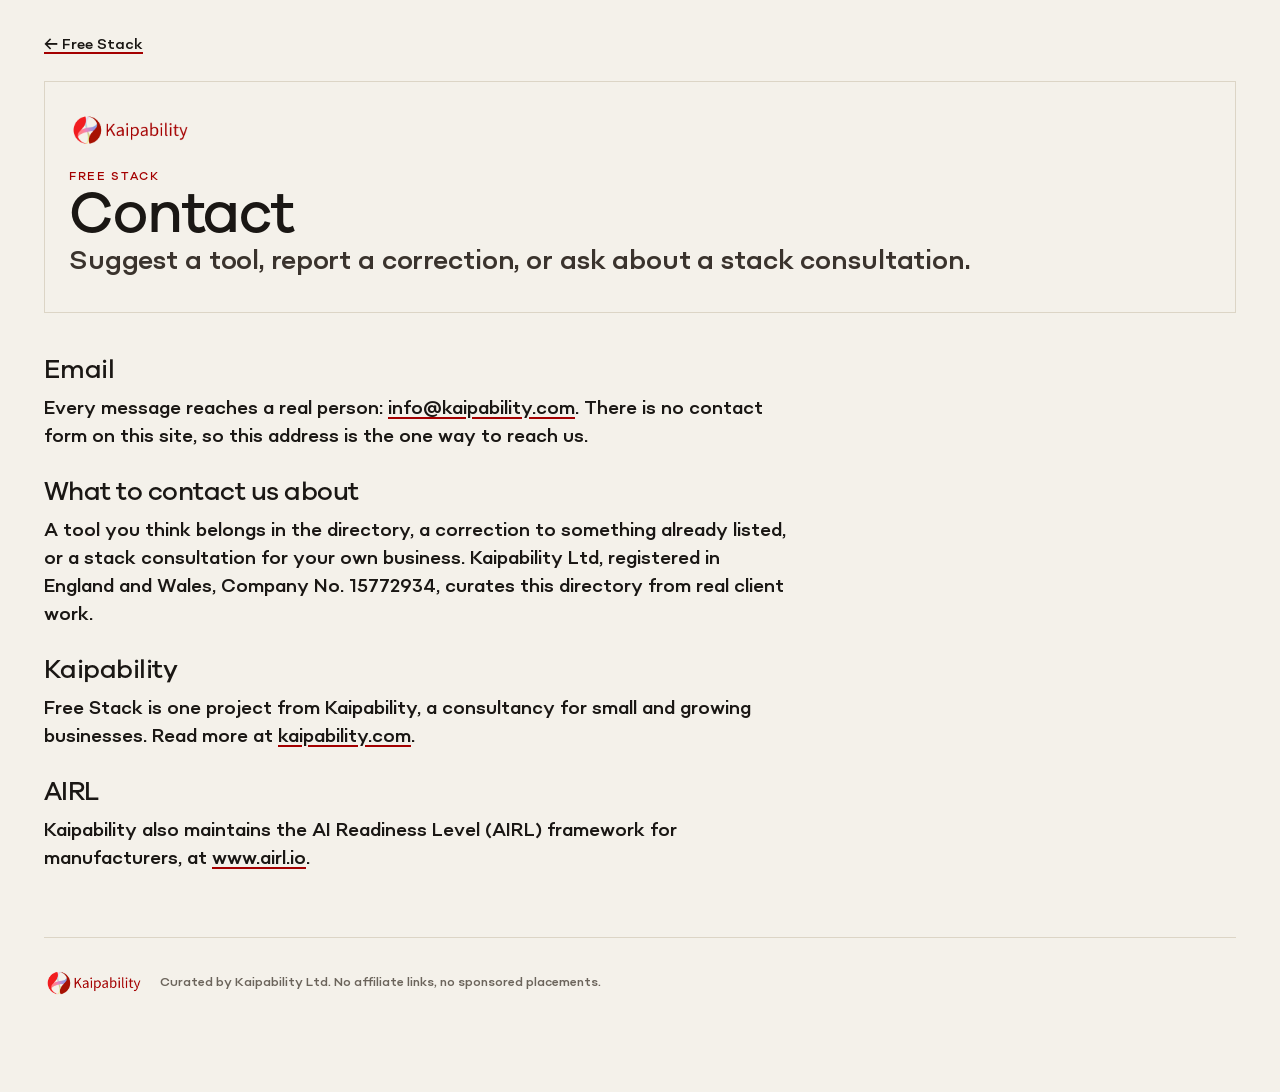
==== contact.html @ 0c6e1d73 "15.1 hero nav, footer good-practice block, privacy/contact pages, Discover emphasis Per PRD v1.6 sec" ====
<!DOCTYPE html>
<html lang="en">
<head>
  <meta charset="UTF-8">
  <meta name="viewport" content="width=device-width, initial-scale=1.0">
  <title>Contact · Free Stack by Kaipability</title>
  <meta name="description" content="Get in touch with Kaipability about Free Stack: suggest a tool, report a correction, or ask about a stack consultation.">
  <link rel="canonical" href="https://tools.airl.io/contact.html">
  <link rel="icon" type="image/png" href="design-system/assets/kaipability-mark.png">

  <!-- No-flash-of-wrong-theme boot script, byte-identical to index.html's:
       kept identical on purpose so the CSP script-src hash already
       allow-listed for index.html's boot script covers this page too,
       without a second hash entry in netlify.toml (why-register.html,
       faq.html and privacy.html do the same). If this ever needs to
       diverge from index.html's copy, it must get its own hash there. -->
  <script>
    try {
      var t = localStorage.getItem('freestack:v1:theme');
      if (t !== 'light' && t !== 'dark') t = matchMedia('(prefers-color-scheme: dark)').matches ? 'dark' : 'light';
      document.documentElement.setAttribute('data-theme', t);
    } catch (e) {}
  </script>
  <link rel="stylesheet" href="css/styles.css">

  <!-- Page-specific layout only, identical to privacy.html's own block: see
       that page's comment for why this repeats rather than shares a third
       stylesheet file. -->
  <style>
    .legal-wrap { max-width: var(--content-max); margin: 0 auto; padding: var(--s-8) var(--s-6) var(--s-24); }
    .legal-back { font-size: var(--fs-14); display: inline-block; margin-bottom: var(--s-6); }
    .legal-header { padding: var(--s-8) var(--s-6); margin-bottom: var(--s-10); }
    .legal-header .logo { height: 32px; width: auto; margin-bottom: var(--s-6); display: block; }
    .legal-body { display: flex; flex-direction: column; gap: var(--s-6); max-width: var(--measure); }
    .legal-body h2 { font-size: var(--fs-26); line-height: var(--lh-26); margin-bottom: var(--s-2); }
    .legal-footer { display: flex; align-items: center; gap: var(--s-4); flex-wrap: wrap; padding-top: var(--s-8); margin-top: var(--s-16); border-top: var(--border); }
    .legal-footer .logo { height: 26px; width: auto; }
  </style>
</head>
<body>
  <noscript>
    <div class="app-message">This page needs no JavaScript to read, but the theme toggle and site chrome need it enabled.</div>
  </noscript>

  <div class="legal-wrap">
    <a class="legal-back" href="/">&larr; Free Stack</a>
    <header class="panel legal-header">
      <img class="logo" src="design-system/assets/kaipability-logo-lockup.png" alt="Kaipability">
      <p class="eyebrow">Free Stack</p>
      <h1>Contact</h1>
      <p class="t-lede">Suggest a tool, report a correction, or ask about a stack consultation.</p>
    </header>
    <div class="legal-body">
      <section>
        <h2>Email</h2>
        <p>Every message reaches a real person: <a href="mailto:info@kaipability.com">info@kaipability.com</a>. There is no contact form on this site, so this address is the one way to reach us.</p>
      </section>
      <section>
        <h2>What to contact us about</h2>
        <p>A tool you think belongs in the directory, a correction to something already listed, or a stack consultation for your own business. Kaipability Ltd, registered in England and Wales, Company No. 15772934, curates this directory from real client work.</p>
      </section>
      <section>
        <h2>Kaipability</h2>
        <p>Free Stack is one project from Kaipability, a consultancy for small and growing businesses. Read more at <a href="https://kaipability.com" target="_blank" rel="noopener noreferrer">kaipability.com</a>.</p>
      </section>
      <section>
        <h2>AIRL</h2>
        <p>Kaipability also maintains the AI Readiness Level (AIRL) framework for manufacturers, at <a href="https://www.airl.io" target="_blank" rel="noopener noreferrer">www.airl.io</a>.</p>
      </section>
    </div>
    <footer class="legal-footer">
      <img class="logo" src="design-system/assets/kaipability-logo-lockup.png" alt="">
      <span class="t-meta">Curated by Kaipability Ltd. No affiliate links, no sponsored placements.</span>
    </footer>
  </div>
</body>
</html>
---- css/styles.css ----
/* ==========================================================================
   Free Stack stylesheet
   The brand source of truth is design-system/colors_and_type.css (tokens,
   fonts, base type). This file consumes those tokens and adds the app layer:
   APP TOKENS → DARK MODE → BASE → COMPONENTS → CURATOR → CLIENT → WORKSPACE
   → PRINT. The WORKSPACE block (js/my/*, the /my surface, PRD-REGISTER) is
   owned by the workspace-builder agent and is otherwise additive: it must
   not redefine anything above it.
   Mapping documented in DESIGN-SYSTEM.md. The vibe: a confidential memo
   printed on good paper. Flat, square, cream and oxblood.
   ========================================================================== */

@import url("../design-system/colors_and_type.css");

/* === APP TOKENS ============================================================ */
:root {
  /* Tool types mapped to the brand's semantic palette.
     Badges are status chips in a data table, the one sanctioned pill. */
  --core-bg: var(--positive-tint);  --core-fg: #445C32;
  --noncore-bg: var(--caution-tint); --noncore-fg: #7A5A20;
  --m365-bg: var(--info-tint);      --m365-fg: #2F4763;
  --sector-bg: var(--lavender-2);   --sector-fg: #5C4A70;

  /* Row accents: a rule of the type colour, not a loud wash */
  --core-rule: var(--positive);
  --noncore-rule: var(--caution);
  --m365-rule: var(--info);
  --sector-rule: #8A79A0;
}

/* === DARK MODE ==============================================================
   Every token below is overridden here and only here; design-system files
   are never edited. Higher specificity than the plain :root blocks above
   (an attribute selector on :root beats a bare :root), so it wins regardless
   of source order. Everything else in the app (cards, table, chips, chart)
   inherits these same custom properties, so this block is the entire theme.

   Computed contrast (WCAG relative-luminance formula, scratch script, see
   task report): every body-text pair below clears 4.5:1, every non-text/
   focus pair clears 3:1, both against --paper and --paper-2. Two tokens
   deliberately do NOT track the light-mode relationship:
     --oxblood-deep ends up LIGHTER than --oxblood (light mode is the other
       way round), because on dark backgrounds it is read as text (error
       copy, the active starter-pack chip) as often as it is read as a
       button fill, and every one of those text uses needs to be light
       enough to sit on a near-black surface.
     --graphite is flipped light-for-dark, because .btn-secondary and the
       cost-chart bar both use it as a hover fill that has to keep working
       against text colours that swap with the theme (see the button rules
       just below the token list). */
:root[data-theme="dark"] {
  --paper:        #16130F;
  --paper-2:      #201C16;
  --paper-edge:   #353028;
  --ink:          #EFEAE0;
  --ink-2:        #C9C2B4;
  --ink-3:        #9C9384;
  --ink-4:        #847C6C;

  --oxblood:      #D97369;  /* lightened: text, links, rules, focus ring */
  --oxblood-deep: #E2887F;  /* lighter still: see note above */
  --oxblood-tint: #301A14;

  --graphite:     #DCD4C2;
  --steel-3:      #4C463A;

  --positive:      #8FBF6F;
  --positive-tint: #2A3320;
  --caution:       #D1A24C;
  --caution-tint:  #3A2E14;
  --info:          #7EA6CC;
  --info-tint:     #1E2A38;
  --lavender-2:    #2E2438;

  /* Badge text: hardcoded hex in APP TOKENS above, so hardcoded again here. */
  --core-fg:    #B7D69C;
  --noncore-fg: #E3B968;
  --m365-fg:    #9FC1E0;
  --sector-fg:  #D8C3EA;
  --sector-rule: #B39FCB;
}

/* .btn-primary keeps its normal rule (background: var(--oxblood); color:
   var(--paper);) unmodified: with the tokens above that already resolves to
   a light red button with near-black text at 5.8:1, no override needed. The
   :hover swap to --oxblood-deep is the one path that would otherwise pair
   two similarly dark colours, so it is the one rule this theme touches. */
:root[data-theme="dark"] .btn-primary:hover { background: var(--oxblood-deep); }

/* === BASE ================================================================== */
*, *::before, *::after { box-sizing: border-box; }

body {
  margin: 0;
  font-size: var(--fs-16);
  line-height: var(--lh-16);
}

h1, h2, h3 { margin: 0; }
p { margin: 0; }
img { max-width: 100%; }
button { font: inherit; }

/* The UA stylesheet's [hidden] rule is only display:none, which loses to
   any later same-specificity display declaration in source order (flex
   containers, inline-flex buttons and the like, all defined further down
   this file). Every mount root and control across every surface (curator,
   client, my, discover) toggles the hidden IDL property expecting it to
   actually hide the element, so this needs to win outright rather than
   relying on source order never regressing it again. */
[hidden] { display: none !important; }

:is(a, button, input, select, summary, [tabindex]):focus-visible {
  outline: 2px solid var(--oxblood);
  outline-offset: 2px;
}

.app-message {
  max-width: var(--measure);
  margin: var(--s-24) auto;
  padding: var(--s-8);
  color: var(--ink-2);
  background: var(--paper-2);
  border: var(--border);
  border-top: var(--bw-rule) solid var(--oxblood);
}
.app-message.is-error { border-top-color: var(--oxblood); color: var(--oxblood-deep); }

.visually-hidden {
  position: absolute; width: 1px; height: 1px;
  margin: -1px; padding: 0; overflow: hidden;
  clip: rect(0 0 0 0); white-space: nowrap; border: 0;
}

/* === COMPONENTS ============================================================ */

/* Buttons: flat, square-ish, no size change on hover */
.btn {
  display: inline-flex;
  align-items: center;
  gap: var(--s-2);
  padding: 10px 18px;
  border: var(--bw-hair) solid transparent;
  border-radius: var(--r-2);
  font-family: var(--font-sans);
  font-weight: 500;
  font-size: var(--fs-14);
  line-height: 1;
  letter-spacing: var(--tr-loose);
  cursor: pointer;
  transition: background var(--dur-fast) var(--ease-out), border-color var(--dur-fast) var(--ease-out);
  white-space: nowrap;
  text-decoration: none;
}
.btn:active { transform: translateY(1px); }
.btn-primary { background: var(--oxblood); color: var(--paper); }
.btn-primary:hover { background: var(--oxblood-deep); }
.btn-secondary { background: var(--ink); color: var(--paper); }
.btn-secondary:hover { background: var(--graphite); }
.btn-ghost { background: transparent; color: var(--ink); border-color: var(--ink-3); }
.btn-ghost:hover { background: var(--paper-2); }
.btn-sm { padding: 7px 12px; font-size: var(--fs-12); }
/* Client-mode chrome (print, share): WCAG 2.2 target size, 44px minimum tall */
.btn-lg { min-height: 44px; padding: 12px 20px; }
.btn:disabled { opacity: 0.45; cursor: not-allowed; pointer-events: none; }

/* Theme toggle: shared between curator (near the tool count) and client
   (in the no-print share/print toolbar). Icon plus a text label that always
   names the mode a click would switch TO, never the current one. */
.theme-toggle { gap: var(--s-1); }
.theme-toggle-icon { flex: none; }

/* Inputs */
.input, .select {
  padding: 9px 12px;
  border: var(--bw-hair) solid var(--steel-3);
  border-radius: var(--r-1);
  background: var(--paper);
  color: var(--ink);
  font-family: var(--font-text);
  font-size: var(--fs-16);
  transition: border-color var(--dur-fast) var(--ease-out);
}
.input:hover, .select:hover { border-color: var(--ink-3); }
.input::placeholder { color: var(--ink-4); }

/* Type badges: text label always, colour never alone */
.badge {
  display: inline-block;
  padding: 2px 10px;
  border-radius: var(--r-pill);
  font-family: var(--font-sans);
  font-size: var(--fs-12);
  font-weight: 500;
  letter-spacing: var(--tr-eyebrow);
  white-space: nowrap;
}
.badge-core    { background: var(--core-bg);    color: var(--core-fg); }
.badge-noncore { background: var(--noncore-bg); color: var(--noncore-fg); }
.badge-m365    { background: var(--m365-bg);    color: var(--m365-fg); }
.badge-sector  { background: var(--sector-bg);  color: var(--sector-fg); }

/* Panels: bordered paper, flat at rest */
.panel {
  background: var(--paper);
  border: var(--border);
}

/* Eyebrow label (shared) */
.eyebrow {
  font-family: var(--font-sans);
  font-size: var(--fs-12);
  line-height: 1;
  font-weight: 500;
  letter-spacing: var(--tr-eyebrow);
  text-transform: uppercase;
  color: var(--oxblood);
}

/* Favicons */
.favicon {
  width: 16px;
  height: 16px;
  vertical-align: -0.15em;
  margin-right: var(--s-1);
  flex: none;
}

/* Toast: an ink slip */
.toast {
  position: fixed;
  left: 50%;
  bottom: var(--s-8);
  transform: translateX(-50%);
  background: var(--ink);
  color: var(--paper);
  padding: 12px 20px;
  border-left: var(--bw-heavy) solid var(--positive);
  box-shadow: var(--shadow-3);
  font-family: var(--font-sans);
  font-size: var(--fs-14);
  z-index: 100;
  animation: toast-in var(--dur-base) var(--ease-out);
}
.toast.is-error { border-left-color: var(--oxblood); }
@keyframes toast-in {
  from { opacity: 0; transform: translateX(-50%) translateY(8px); }
  to   { opacity: 1; transform: translateX(-50%) translateY(0); }
}

@media (prefers-reduced-motion: reduce) {
  *, *::before, *::after { animation-duration: 0.01ms !important; transition-duration: 0.01ms !important; }
}

/* Wave 14.2 (PRD section 16 amended, motion inventory, closing clause: "no
   view transition" under reduced motion): the universal selector above
   cannot reach the ::view-transition tree the browser generates outside the
   normal DOM for an active View Transition, since js/data-loader.js's
   withViewTransition() helper already never starts one under reduced
   motion, this is a defensive second guard, exactly the same belt-and-braces
   posture every other item in the inventory takes (JS decides, CSS confirms
   it behind the same query). */
@media (prefers-reduced-motion: reduce) {
  ::view-transition-group(*), ::view-transition-old(*), ::view-transition-new(*) {
    animation-duration: 0.01ms !important;
  }
}

/* Screen-only chrome (print/share controls) is hidden in @media print below
   via the .no-print class; it needs no screen styles. */

/* === CURATOR =============================================================== */

#curator-root {
  max-width: 1360px;
  margin: 0 auto;
  padding: var(--s-8) var(--s-6) var(--s-24);
}

.cur-header {
  display: flex;
  align-items: center;
  gap: var(--s-6);
  flex-wrap: wrap;
  padding-bottom: var(--s-5);
  border-bottom: var(--bw-rule) solid var(--oxblood);
  margin-bottom: var(--s-8);
}
.cur-header .logo { height: 40px; width: auto; }
.cur-header h1 {
  font-family: var(--font-sans);
  font-weight: 500;
  font-size: var(--fs-26);
  line-height: var(--lh-26);
  letter-spacing: var(--tr-tight);
}
.cur-header .subtitle { color: var(--ink-2); font-size: var(--fs-14); max-width: none; }
.cur-header .trust-line { color: var(--ink-3); font-size: var(--fs-12); max-width: none; margin-top: var(--s-1); }
.cur-header .tool-count {
  margin-left: auto;
  color: var(--ink-3);
  font-size: var(--fs-12);
  letter-spacing: var(--tr-loose);
  text-transform: uppercase;
  font-family: var(--font-sans);
  max-width: none;
}

/* Link generator */
.linkgen {
  padding: var(--s-6) var(--s-8);
  margin-bottom: var(--s-6);
  border-top: var(--bw-rule) solid var(--oxblood);
}
.linkgen h2 {
  margin-bottom: var(--s-4);
  font-size: var(--fs-21);
  line-height: var(--lh-21);
}
.linkgen .eyebrow { display: block; margin-bottom: var(--s-2); }
.linkgen-controls {
  display: flex;
  gap: var(--s-3);
  flex-wrap: wrap;
  align-items: center;
}
.linkgen-controls .input { flex: 1 1 16rem; }
/* Plain English checkbox (Batch H, Feature 1): sits with the other link
   generator controls, never resized down to a bare checkbox since the
   label text is what tells a curator what it does. */
.linkgen-checkbox {
  display: flex;
  align-items: center;
  gap: var(--s-2);
  font-size: var(--fs-14);
  color: var(--ink-2);
  cursor: pointer;
}
.linkgen-result {
  margin-top: var(--s-4);
  display: flex;
  gap: var(--s-2);
  align-items: center;
}
.linkgen-result .generated-url {
  flex: 1;
  font-family: var(--font-mono);
  font-size: var(--fs-12);
  padding: 9px 12px;
  background: var(--paper-2);
  border: var(--border);
  border-radius: var(--r-1);
  overflow-x: auto;
  white-space: nowrap;
}

/* Branded exports (Batch E): a labelled row inside the same panel as the
   link generator, acting on the same selection and name/note fields. */
.linkgen-export {
  margin-top: var(--s-5);
  padding-top: var(--s-4);
  border-top: var(--border);
}
.linkgen-export .eyebrow { display: block; margin-bottom: var(--s-2); }
.linkgen-export-buttons { display: flex; gap: var(--s-2); flex-wrap: wrap; }

/* Starter packs: one-click preset chips, above the filters bar. Selection
   stays fully editable after applying one, see is-modified below. */
.cur-presets {
  display: flex;
  align-items: center;
  gap: var(--s-3);
  flex-wrap: wrap;
  margin-bottom: var(--s-5);
}
.cur-presets-label { flex: none; }
.cur-chip-row { display: flex; gap: var(--s-2); flex-wrap: wrap; }
.cur-chip {
  padding: 6px 14px;
  border: var(--bw-hair) solid var(--steel-3);
  border-radius: var(--r-pill);
  background: var(--paper);
  color: var(--ink-2);
  font-family: var(--font-sans);
  font-size: var(--fs-12);
  font-weight: 500;
  letter-spacing: var(--tr-loose);
  cursor: pointer;
  transition: background var(--dur-fast) var(--ease-out), border-color var(--dur-fast) var(--ease-out), color var(--dur-fast) var(--ease-out);
}
.cur-chip:hover { border-color: var(--ink-3); color: var(--ink); }
.cur-chip.is-active {
  background: var(--oxblood-tint);
  border-color: var(--oxblood);
  color: var(--oxblood-deep);
}
/* Modified state rides on top of is-active, never replaces it: the applied
   pack is still the applied pack, just no longer an exact match. */
.cur-chip.is-modified { font-style: italic; }

/* "Start here" need chips: a filter, not a selection, so deliberately
   quieter than the starter pack chips above (dashed ghost outline, muted
   ink rather than oxblood) to read as a different kind of control. */
.cur-needs {
  display: flex;
  align-items: center;
  gap: var(--s-3);
  flex-wrap: wrap;
  margin-bottom: var(--s-3);
}
.cur-needs-label { flex: none; }
.cur-chip-ghost {
  background: transparent;
  border-style: dashed;
  color: var(--ink-3);
}
.cur-chip-ghost:hover { border-color: var(--ink-3); color: var(--ink); }
.cur-chip-ghost.is-active {
  background: var(--paper-2);
  border-style: solid;
  border-color: var(--ink-3);
  color: var(--ink);
}

/* Filters + stats */
.cur-toolbar {
  display: flex;
  gap: var(--s-3);
  flex-wrap: wrap;
  align-items: center;
  margin-bottom: var(--s-4);
}
.cur-toolbar .input { flex: 1 1 14rem; }

.cur-stats {
  display: flex;
  gap: var(--s-10);
  flex-wrap: wrap;
  align-items: baseline;
  padding: var(--s-4) var(--s-6);
  margin-bottom: var(--s-4);
  background: var(--paper-2);
  border: var(--border);
  font-size: var(--fs-14);
  color: var(--ink-2);
  /* Sticks beneath the table's sticky header row, offset set from JS
     (--thead-h) to the header's measured height. Opaque bg, own row. */
  position: sticky;
  top: var(--thead-h, 41px);
  z-index: 1;
}
.cur-stats strong {
  font-family: var(--font-sans);
  font-weight: 500;
  color: var(--ink);
  font-size: var(--fs-21);
}
.cur-stats .stat-value strong { color: var(--positive); }

.legend {
  display: flex;
  gap: var(--s-3);
  flex-wrap: wrap;
  align-items: center;
  margin-bottom: var(--s-5);
  font-size: var(--fs-12);
  color: var(--ink-3);
}

/* Table: a ledger. Ink header, hairline rows, type marked by a left rule. */
.table-wrap {
  overflow-x: auto;
  border: var(--border);
  border-top: var(--bw-heavy) solid var(--ink);
  background: var(--paper);
}
.tools-table {
  width: 100%;
  border-collapse: collapse;
  font-size: var(--fs-14);
  line-height: var(--lh-14);
  min-width: 1080px;
}
.tools-table th {
  position: sticky;
  top: 0;
  z-index: 2;
  background: var(--ink);
  color: var(--paper);
  text-align: left;
  font-family: var(--font-sans);
  font-weight: 500;
  font-size: var(--fs-12);
  letter-spacing: var(--tr-loose);
  text-transform: uppercase;
  padding: 10px 12px;
  white-space: nowrap;
}
.tools-table td {
  padding: 10px 12px;
  border-top: var(--bw-hair) solid var(--paper-edge);
  vertical-align: top;
}
.tools-table tr.row-core    td:first-child { box-shadow: inset 3px 0 0 var(--core-rule); }
.tools-table tr.row-noncore td:first-child { box-shadow: inset 3px 0 0 var(--noncore-rule); }
.tools-table tr.row-m365    td:first-child { box-shadow: inset 3px 0 0 var(--m365-rule); }
.tools-table tr.row-sector  td:first-child { box-shadow: inset 3px 0 0 var(--sector-rule); }
.tools-table tr:hover td { background: var(--paper-2); }
.tools-table a { color: var(--ink); }
.tools-table a:hover { color: var(--oxblood); }
.tools-table .cell-name { min-width: 12rem; font-family: var(--font-sans); font-weight: 500; }
.tools-table .cell-name .tool-urls {
  font-family: var(--font-text);
  font-weight: 400;
  font-size: var(--fs-12);
  margin-top: 4px;
  display: flex;
  flex-direction: column;
  gap: 2px;
}
.tools-table .cell-desc { min-width: 16rem; max-width: 24rem; color: var(--ink-2); }
.tools-table .cell-links { min-width: 10rem; max-width: 14rem; }
.tools-table .cell-links a { display: block; margin-bottom: 3px; }
.tools-table .cell-value { white-space: nowrap; font-family: var(--font-sans); font-weight: 500; color: var(--positive); }
/* Quiet pricing subline (Feature 1): never louder than the ~£X/yr figure
   it annotates, so ink-3 and fs-12 rather than the positive-green above. */
.tools-table .cell-value-sub {
  margin-top: 2px;
  font-weight: 400;
  font-size: var(--fs-12);
  color: var(--ink-3);
}
/* BYO marker (Feature 1): neutral outline chip, never as loud as the type
   badge it sits beside in the same cell. */
.byo-chip {
  display: inline-block;
  margin-left: var(--s-2);
  padding: 1px 6px;
  vertical-align: middle;
  font-family: var(--font-sans);
  font-weight: 500;
  font-size: var(--fs-12);
  letter-spacing: var(--tr-eyebrow);
  color: var(--ink-3);
  border: var(--bw-hair) solid var(--steel-3);
  border-radius: var(--r-2);
}
.tools-table .cell-when { min-width: 10rem; max-width: 14rem; color: var(--ink-3); font-size: var(--fs-12); }
.tools-table input[type="checkbox"] {
  width: 17px;
  height: 17px;
  accent-color: var(--oxblood);
  cursor: pointer;
}
.cur-check-label { display: inline-flex; align-items: center; cursor: pointer; }

/* Mobile-only "More" column: same data as the Alternatives/Training/Include
   When columns, duplicated into a single collapsible cell. Hidden above the
   767px breakpoint, where the three columns it duplicates are shown instead. */
.tools-table td.cell-more { display: none; }
.cur-more summary {
  cursor: pointer;
  list-style: none;
  display: flex;
  align-items: center;
  gap: var(--s-1);
  min-height: 44px;
  font-family: var(--font-sans);
  font-weight: 500;
  font-size: var(--fs-14);
  color: var(--oxblood);
}
.cur-more summary::-webkit-details-marker { display: none; }
.cur-more summary::before { content: '+'; }
.cur-more[open] summary::before { content: '\2212'; } /* minus sign */
.cur-more-section + .cur-more-section { margin-top: var(--s-3); }
.cur-more-section:first-of-type { margin-top: var(--s-1); }
.cur-more-label {
  display: block;
  margin-bottom: var(--s-1);
  font-family: var(--font-sans);
  font-size: var(--fs-12);
  font-weight: 500;
  letter-spacing: var(--tr-eyebrow);
  text-transform: uppercase;
  color: var(--ink-3);
}
.cur-more-when, .cur-more-text { color: var(--ink-2); font-size: var(--fs-14); line-height: var(--lh-14); }

.cur-actions {
  display: flex;
  gap: var(--s-3);
  flex-wrap: wrap;
  margin-top: var(--s-6);
}

/* === CLIENT ================================================================ */

#client-root {
  max-width: 960px;
  margin: 0 auto;
  padding: var(--s-8) var(--s-6) var(--s-24);
}

.cli-header {
  padding: var(--s-10) var(--s-10) var(--s-8);
  margin-bottom: var(--s-6);
  border-top: var(--bw-heavy) solid var(--oxblood);
}
.cli-header .logo { height: 40px; width: auto; margin-bottom: var(--s-8); }
.cli-header h1 {
  font-family: var(--font-display);
  font-weight: 900;
  font-size: clamp(34px, 5.5vw, 58px);
  line-height: 1.02;
  letter-spacing: var(--tr-tight);
  text-wrap: balance;
}
.cli-header .prepared-for {
  margin-top: var(--s-4);
  max-width: none;
  /* Names and notes come off the URL: an unbroken 80-char string must wrap,
     not push the page wide on a phone. */
  overflow-wrap: anywhere;
}
.cli-header .curated-by { color: var(--ink-3); font-size: var(--fs-14); margin-top: var(--s-1); max-width: none; overflow-wrap: anywhere; }
.cli-header .cli-date { color: var(--ink-3); font-size: var(--fs-14); margin-top: var(--s-2); max-width: none; }
.cli-header .cli-context { margin-top: var(--s-5); color: var(--ink-2); }

/* Personal note from the curator: quiet panel, oxblood rule, same family
   as .card-notes but on brand rather than neutral steel. */
.cli-note {
  margin-top: var(--s-5);
  padding: var(--s-4) var(--s-5);
  background: var(--paper-2);
  border-left: var(--bw-heavy) solid var(--oxblood);
}
.cli-note-label { display: block; margin-bottom: var(--s-1); }
.cli-note-text { color: var(--ink-2); max-width: none; overflow-wrap: anywhere; }

/* Screen-only chrome: share + print, hidden entirely in @media print */
.cli-toolbar {
  display: flex;
  gap: var(--s-3);
  flex-wrap: wrap;
  margin-bottom: var(--s-6);
}
/* Plain English toggle (Batch H, Feature 1): pressed state reuses the same
   sage treatment as the adoption checklist's card-toggle, so "on" always
   reads the same way across the page regardless of which control it is. */
.plain-toggle[aria-pressed="true"] {
  background: var(--positive-tint);
  border-color: var(--positive);
  color: var(--core-fg);
}

.cli-summary {
  display: flex;
  gap: var(--s-16);
  flex-wrap: wrap;
  padding: var(--s-6) var(--s-10);
  margin-bottom: var(--s-10);
  background: var(--paper-2);
  border: var(--border);
  border-left: var(--bw-heavy) solid var(--positive);
}
.cli-summary .num {
  display: block;
  font-family: var(--font-display);
  font-weight: 900;
  font-size: var(--fs-34);
  line-height: var(--lh-34);
  color: var(--ink);
}
.cli-summary div:last-child .num { color: var(--positive); }
.cli-summary .lbl {
  font-family: var(--font-sans);
  font-size: var(--fs-12);
  letter-spacing: var(--tr-eyebrow);
  text-transform: uppercase;
  color: var(--ink-3);
}
/* Points at the cost-growth section (Feature 3): a full width row under the
   number blocks, not another flex item beside them, thanks to flex-wrap
   already set on .cli-summary above. */
.cli-summary-note {
  flex-basis: 100%;
  margin-top: var(--s-2);
  font-size: var(--fs-12);
  color: var(--ink-3);
  max-width: none;
}

.cli-category {
  display: flex;
  align-items: center;
  gap: var(--s-2);
  font-family: var(--font-sans);
  font-weight: 500;
  font-size: var(--fs-26);
  line-height: var(--lh-26);
  letter-spacing: var(--tr-tight);
  margin: var(--s-12) 0 var(--s-5);
  padding-bottom: var(--s-2);
  border-bottom: var(--bw-rule) solid var(--oxblood);
}
.cli-category:first-of-type { margin-top: 0; }
/* Lucide icons (ISC licence), inlined by hand in client.js */
.cli-category-icon { flex: none; color: var(--oxblood); }

/* Adoption checklist progress line, in the summary bar area */
.cli-progress {
  margin-top: calc(-1 * var(--s-6));
  margin-bottom: var(--s-10);
  font-size: var(--fs-14);
  color: var(--ink-2);
}
.cli-progress p { margin: 0; max-width: none; }
.cli-progress-note {
  margin-top: var(--s-1);
  font-size: var(--fs-12);
  color: var(--ink-3);
  max-width: none;
}
/* Share-back button (Batch H, Feature 2): its own line under the progress
   note, only present at all when the checklist itself renders. */
.cli-progress .btn { margin-top: var(--s-4); }

.card-grid {
  display: grid;
  grid-template-columns: 1fr;
  gap: var(--s-5);
  list-style: none;
  margin: 0;
  padding: 0;
}
/* A 1fr grid track's minimum size defaults to auto (the widest min-content
   contribution among its items), not 0, so a single card with an unusually
   wide row of inline content (e.g. several short "Get started" links laid
   end to end with a wide favicon gap) can grow the whole column past the
   viewport at narrow widths, same trap already fixed on the curator table's
   .cell-name in the RESPONSIVE block. Surfaced by the public directory
   (Batch I), which is the first view to render every card in the catalogue
   at once rather than a hand-picked selection. */
.card-grid > li { min-width: 0; }

/* Cards: square, hairline border, no lift, border darkens on hover */
.tool-card {
  padding: var(--s-8);
  border-radius: var(--r-2);
  transition: border-color var(--dur-fast) var(--ease-out);
}
.tool-card:hover { border-color: var(--ink-3); }

/* Entrance: fade plus a small rise, staggered per card. Opacity/transform
   only, and only when the reader hasn't asked for reduced motion. */
@media (prefers-reduced-motion: no-preference) {
  .tool-card {
    animation: card-in 240ms cubic-bezier(0, 0, 0.38, 0.9) both;
    animation-delay: calc(var(--i, 0) * 40ms);
  }
}
@keyframes card-in {
  from { opacity: 0; transform: translateY(6px); }
  to   { opacity: 1; transform: translateY(0); }
}

/* Archived tool arriving via an old link: compact, muted, no value claim */
.tool-card-archived { padding: var(--s-6); }
.tool-card-archived h3 { color: var(--ink-2); }
.tool-card-archived .card-archived-note {
  margin-top: var(--s-2);
  color: var(--ink-3);
  font-size: var(--fs-14);
}

.card-verified {
  margin-top: var(--s-3);
  font-size: var(--fs-12);
  /* ink-3, not ink-4: 4.65:1 on paper-2, the card surface (WCAG 4.5:1) */
  color: var(--ink-3);
}
.tool-card .card-top {
  display: flex;
  flex-wrap: wrap;
  align-items: baseline;
  gap: var(--s-2) var(--s-4);
}
.tool-card h3 {
  font-family: var(--font-sans);
  font-weight: 500;
  font-size: var(--fs-21);
  line-height: var(--lh-21);
  flex: 1;
  min-width: 60%;
}
/* Plain English mode's value text ("worth about £X a year") is far longer
   than the normal "~£X/yr" chip: no nowrap, so it wraps onto its own line
   instead of forcing the card wider than the viewport at 375px. */
.tool-card .card-value {
  font-family: var(--font-sans);
  font-weight: 500;
  color: var(--positive);
  text-align: right;
}
.tool-card .card-domains {
  margin-top: var(--s-2);
  font-size: var(--fs-14);
  display: flex;
  flex-wrap: wrap;
  gap: var(--s-1) var(--s-4);
}
/* A domain label can be a full path (e.g. blackmagicdesign.com/products/
   davinciresolve) with no space for the browser's default wrap points to
   land on: without this, that single unbroken string forces the card wider
   than the viewport at narrow widths, the same trap the curator table's
   .cell-name already guards against. min-width: 0 lets the flex item shrink
   below its text's natural width so overflow-wrap has room to act. */
.tool-card .card-domains a { min-width: 0; overflow-wrap: anywhere; }
.tool-card .card-desc { margin-top: var(--s-4); color: var(--ink-2); font-size: var(--fs-16); line-height: var(--lh-16); }
.tool-card .card-section-label {
  margin-top: var(--s-6);
  max-width: none;
  font-family: var(--font-sans);
  font-size: var(--fs-12);
  line-height: 1;
  font-weight: 500;
  letter-spacing: var(--tr-eyebrow);
  text-transform: uppercase;
  color: var(--ink-3);
}
.tool-card .card-links {
  margin-top: var(--s-3);
  display: flex;
  flex-wrap: wrap;
  gap: var(--s-2) var(--s-5);
  font-size: var(--fs-14);
}
.tool-card .card-links a { display: inline-flex; align-items: center; color: var(--ink); }
.tool-card .card-links a:hover { color: var(--oxblood); }
.tool-card .card-notes {
  margin-top: var(--s-4);
  padding: var(--s-3) var(--s-4);
  background: var(--paper-2);
  border-left: var(--bw-rule) solid var(--steel-3);
  font-size: var(--fs-14);
  line-height: var(--lh-14);
  color: var(--ink-2);
}
.tool-card .card-notes p + p { margin-top: var(--s-2); }

/* Pricing honesty (Batch D, Feature 1): a quiet free-tier line plus one
   neutral status pill. Neutral, not semantic-tinted like the type badges,
   since "free forever" is not inherently good and "paid plans from" is not
   inherently bad: the wording carries the meaning, the colour stays flat. */
.tool-card .card-free-tier {
  margin-top: var(--s-3);
  font-size: var(--fs-14);
  line-height: var(--lh-14);
  color: var(--ink-2);
}
.tool-card .card-free-tier-label {
  font-family: var(--font-sans);
  font-weight: 500;
  font-size: var(--fs-12);
  letter-spacing: var(--tr-eyebrow);
  text-transform: uppercase;
  color: var(--ink-3);
  margin-right: var(--s-1);
}
.tool-card .card-pricing { margin-top: var(--s-3); }
.badge-pricing {
  background: var(--paper-2);
  color: var(--ink-2);
  border: var(--bw-hair) solid var(--steel-3);
  /* Plain English mode's pricing text ("Costs from £X a month if you
     outgrow the free version") is a full sentence, not a short pill label
     like the type badges: override the shared .badge nowrap so it wraps
     instead of forcing the card wider than the viewport. */
  white-space: normal;
}

/* Build-your-own aside (optional `byo` field, PRD section 4): kin to
   .card-notes but a sage rule, not steel, since this is a genuine option
   rather than a caveat. Sits between Alternatives and Get started. */
.tool-card .card-byo {
  margin-top: var(--s-4);
  padding: var(--s-3) var(--s-4);
  background: var(--paper-2);
  border-left: var(--bw-rule) solid var(--positive);
  font-size: var(--fs-14);
  line-height: var(--lh-14);
  color: var(--ink-2);
}
.tool-card .card-byo-label {
  display: block;
  margin-bottom: var(--s-1);
  font-family: var(--font-sans);
  font-weight: 500;
  font-size: var(--fs-12);
  letter-spacing: var(--tr-eyebrow);
  text-transform: uppercase;
  color: var(--ink-3);
}

/* Adoption checklist toggle: a real button, not a decorative checkbox, so
   state reads out to assistive tech via aria-pressed plus its own label.
   Colour is never the only signal, the tick character and word carry it. */
.card-toggle {
  display: inline-flex;
  align-items: center;
  margin-top: var(--s-6);
  min-height: 44px;
  padding: 10px 18px;
  border: var(--bw-hair) solid var(--steel-3);
  border-radius: var(--r-2);
  background: var(--paper);
  color: var(--ink);
  font-family: var(--font-sans);
  font-weight: 500;
  font-size: var(--fs-14);
  cursor: pointer;
  transition: background var(--dur-fast) var(--ease-out), border-color var(--dur-fast) var(--ease-out);
}
.card-toggle:hover { border-color: var(--ink-3); }
.card-toggle[aria-pressed="true"] {
  background: var(--positive-tint);
  border-color: var(--positive);
  color: var(--core-fg); /* the same dark sage already used for core badge text */
}

/* Muted-but-legible treatment: background shifts, text keeps its own
   contrast-checked colours, the card never moves or disappears. */
.tool-card.is-done { background: var(--paper-2); }

.cli-footer {
  margin-top: var(--s-20);
  padding-top: var(--s-6);
  border-top: var(--border);
  display: flex;
  align-items: center;
  gap: var(--s-4);
  color: var(--ink-2);
  font-size: var(--fs-14);
}
.cli-footer .logo { height: 26px; width: auto; }

/* ?tool= permalink Q&A (PRD section 18 per-tool surfacing, wave 14.3b): a
   single question/answer pair fetched from data/faq.json by
   renderSingleTool, hidden until the fetch resolves. Same hairline-divider
   spacing as .cli-footer just above, since it sits in the same position
   between the card and the footer. Base BASE-block rules zero out h2/p
   margins site-wide, so this rule supplies the minimum needed for the pair
   to read as a distinct block rather than running into the card above and
   the footer below. */
.cli-tool-faq {
  margin-top: var(--s-8);
  padding-top: var(--s-6);
  border-top: var(--border);
}
.cli-tool-faq h2 { font-size: var(--fs-26); line-height: var(--lh-26); margin-bottom: var(--s-3); }
.cli-tool-faq p { color: var(--ink-2); }

/* How costs could grow (Batch D, Feature 2): single-series bar chart, no
   legend needed since the section heading already names the series. */
.cli-cost-growth { margin-top: var(--s-12); }
.cli-cost-heading {
  font-family: var(--font-sans);
  font-weight: 500;
  font-size: var(--fs-26);
  line-height: var(--lh-26);
  letter-spacing: var(--tr-tight);
  margin-bottom: var(--s-5);
  padding-bottom: var(--s-2);
  border-bottom: var(--bw-rule) solid var(--oxblood);
}
.cli-cost-caption { color: var(--ink-2); max-width: none; }
.cli-cost-caption-note {
  margin-top: var(--s-1);
  color: var(--ink-3);
  font-size: var(--fs-14);
  max-width: none;
}
/* Plain English takeaway (Batch H, Feature 1): sits above the chart, so it
   reads before the reader has to interpret the bars at all. */
.cli-cost-takeaway {
  margin-top: var(--s-4);
  padding: var(--s-3) var(--s-4);
  background: var(--paper-2);
  border-left: var(--bw-rule) solid var(--oxblood);
  color: var(--ink);
  font-weight: 500;
  max-width: none;
}

.cli-cost-chart-wrap {
  position: relative;
  margin-top: var(--s-6);
  padding: var(--s-6) var(--s-4) var(--s-4);
}
.cli-cost-chart {
  display: block;
  width: 100%;
  max-width: 420px;
  height: auto;
  margin: 0 auto;
}
.cli-cost-grid { stroke: var(--paper-edge); stroke-width: 1; }
.cli-cost-baseline { stroke: var(--paper-edge); stroke-width: 1.5; }
.cli-cost-bar-fill { fill: var(--ink-2); }
.cli-cost-bar-value {
  font-family: var(--font-sans);
  font-weight: 500;
  font-size: 15px;
  fill: var(--ink);
}
.cli-cost-bar-stage {
  font-family: var(--font-sans);
  font-size: 12px;
  fill: var(--ink-3);
}
.cli-cost-hit { fill: transparent; cursor: pointer; }
/* [tabindex] already earns a focus-visible ring from the BASE block rule.
   No animation, no hover/focus movement: the chart stays static at rest
   and under interaction, per the reduced-motion rule for this feature. */
.cli-cost-bar:hover .cli-cost-bar-fill,
.cli-cost-bar:focus .cli-cost-bar-fill { fill: var(--graphite); }

.cli-cost-tooltip {
  position: absolute;
  z-index: 5;
  max-width: 220px;
  padding: var(--s-3) var(--s-4);
  background: var(--ink);
  color: var(--paper);
  font-family: var(--font-sans);
  font-size: var(--fs-12);
  line-height: var(--lh-12);
  box-shadow: var(--shadow-2);
  pointer-events: none;
}
.cli-cost-tooltip p { margin: 0; max-width: none; color: inherit; }
.cli-cost-tooltip-free { margin-top: var(--s-1) !important; opacity: 0.8; }

.cli-cost-table-details { margin-top: var(--s-5); }
.cli-cost-table-details summary {
  cursor: pointer;
  font-family: var(--font-sans);
  font-weight: 500;
  font-size: var(--fs-14);
  color: var(--ink-2);
}
.cli-cost-table-details summary:hover { color: var(--oxblood); }
.cli-cost-table {
  margin-top: var(--s-3);
  width: 100%;
  border-collapse: collapse;
  font-size: var(--fs-14);
}
.cli-cost-table th,
.cli-cost-table td {
  padding: var(--s-2) var(--s-3);
  border-bottom: var(--bw-hair) solid var(--paper-edge);
  text-align: left;
}
.cli-cost-table th {
  font-family: var(--font-sans);
  font-weight: 500;
  font-size: var(--fs-12);
  letter-spacing: var(--tr-eyebrow);
  text-transform: uppercase;
  color: var(--ink-3);
}
.cli-cost-table th:nth-child(2), .cli-cost-table th:nth-child(3),
.cli-cost-table td:nth-child(2), .cli-cost-table td:nth-child(3) { text-align: right; }

/* Print-only QR bridge (Batch H, Feature 3): invisible on screen, shown and
   sized in @media print below. Self generated SVG, no third party image
   request either way. */
.print-only { display: none; }
.cli-print-qr {
  margin-top: var(--s-12);
  padding-top: var(--s-6);
  border-top: var(--border);
  text-align: center;
}
.cli-print-qr-label {
  margin-bottom: var(--s-3);
  color: var(--ink-2);
  font-size: var(--fs-14);
}
.cli-print-qr-svg { color: var(--ink); }

/* === PUBLIC ================================================================= */
/* Public/staff split (BUILD-PLAN 10.12, Batch I): the read-only, indexable
   directory at root. Shares .card-grid/.tool-card from the CLIENT block
   above (the same card renderer, checklist toggle suppressed) rather than a
   parallel set of card styles; this block covers only the page-level chrome
   that is unique to the public view. Since Phase 14.1 (PRD section 16
   amended, "compact landing") the flat list is 15 collapsed category
   shelves; client.js's own .cli-category heading is no longer used here at
   all (js/public.js discards it in favour of the shelf's own button
   header), though .card-grid/.tool-card/.cli-category-icon are still
   shared, per the file banner above. */

#public-root {
  max-width: 960px;
  margin: 0 auto;
  padding: var(--s-8) var(--s-6) var(--s-24);
}

.pub-header {
  /* Positioning context for .pub-hero-nav below: it is absolutely
     positioned so it adds no vertical height to the hero, and that only
     works relative to this panel rather than the page. */
  position: relative;
  padding: var(--s-10) var(--s-10) var(--s-8);
  margin-bottom: var(--s-3);
  border-top: var(--bw-heavy) solid var(--oxblood);
}
.pub-header .logo { height: 40px; width: auto; margin-bottom: var(--s-5); }

/* --- hero utility nav (PRD section 16 amended, layout item 1, Phase 15) ---
   "My Stack" and "FAQ", pinned to the panel's top-right corner. Absolute
   positioning takes it out of normal flow entirely, which is what lets it
   add zero vertical height at 375px: the 880px first-shelf budget below is
   measured against the header's normal content flow (logo, h1, strapline,
   trust lines), which this nav never joins. It is a plain child of
   .pub-header, so it inherits the hero's first-paint stagger (motion
   inventory item 1) rather than needing an animation of its own. Quiet
   text links, not buttons, each padded to a 44px minimum target per the
   site-wide touch-target rule. */
.pub-hero-nav {
  position: absolute;
  top: 0;
  right: 0;
  display: flex;
  gap: var(--s-1);
}
.pub-hero-nav a {
  display: inline-flex;
  align-items: center;
  min-height: 44px;
  padding: 0 var(--s-2);
  color: var(--ink-3);
  font-family: var(--font-sans);
  font-size: var(--fs-12);
  font-weight: 500;
  letter-spacing: var(--tr-loose);
  text-decoration: none;
  transition: color var(--dur-fast) var(--ease-out);
}
.pub-hero-nav a:hover, .pub-hero-nav a:focus-visible { color: var(--oxblood); }
.pub-header h1 {
  font-family: var(--font-display);
  font-weight: 900;
  font-size: clamp(34px, 5.5vw, 58px);
  line-height: 1.02;
  letter-spacing: var(--tr-tight);
}
/* Same design-system `p` line-height trap as .pub-hero-trust-item below:
   the bare `p` rule's 28px line-height (tuned for 18px text) survives a
   font-size-only override otherwise. */
.pub-header .subtitle { margin-top: var(--s-4); color: var(--ink-2); font-size: var(--fs-16); line-height: var(--lh-16); max-width: none; }
.pub-header .trust-line { margin-top: var(--s-2); color: var(--ink-3); font-size: var(--fs-14); max-width: none; }

/* Search, promoted to first-class (PRD section 16, "Ways-in band"): its own
   full-width row above the entry-path grid, on every viewport, not only
   below 768px (the PRD's floor, not a ceiling: there is no reason to shrink
   it back down again once there is room to spare). */
.pub-search-row { margin-bottom: var(--s-5); }
.pub-search { width: 100%; min-width: 0; }

/* Recently updated strip (Feature 3, Batch I): quiet, editorial, hairline
   rules between entries. Archived entries get no extra treatment at all:
   retirements are a trust signal here, not something to visually apologise
   for, so .is-archived intentionally carries no rule of its own. */
.pub-changelog-summary { cursor: pointer; list-style-position: outside; min-height: 24px; display: list-item; }
.pub-changelog-details > ul { margin-top: var(--s-3); }
.pub-changelog {
  margin-bottom: var(--s-5);
  padding: var(--s-5) var(--s-6);
}
.pub-changelog-list {
  margin-top: var(--s-3);
  list-style: none;
  padding: 0;
}
.pub-changelog-item {
  display: flex;
  flex-wrap: wrap;
  gap: var(--s-1) var(--s-3);
  padding: var(--s-2) 0;
  border-top: var(--bw-hair) solid var(--paper-edge);
  font-size: var(--fs-14);
}
.pub-changelog-item:first-child { border-top: none; }
.pub-changelog-date { flex: none; color: var(--ink-3); font-family: var(--font-sans); font-size: var(--fs-12); }
.pub-changelog-detail { color: var(--ink-2); }

.pub-empty { color: var(--ink-2); padding: var(--s-10) 0; }

/* The shared .cli-footer rule (CLIENT block) sets margin-top: var(--s-20)
   (80px), plenty of breathing room for client mode's much shorter page.
   Phase 15's good-practice block adds two more lines here, which the
   1280px page-height budget (2200px, measured 2174px before this phase)
   has no spare room for; tightening this one property, specific to
   .pub-footer, buys back roughly what the two new lines cost, following
   the same precedent as the align-items override just below. */
.pub-footer { align-items: flex-start; margin-top: var(--s-10); }
.pub-cta { margin-top: var(--s-1); }
/* Good-practice block (PRD section 16 amended, layout item 6, Phase 15):
   the legal/practice line and the company identity line, same quiet t-meta
   treatment as the existing my-awareness-link-line just below them. Same
   design-system bare `p` trap documented several times elsewhere in this
   block: without max-width: none, the 68ch --measure cap wraps the longer
   company line onto two lines, which is what pushed the 1280px page-height
   budget over in the verifier's first pass. */
.pub-footer-legal, .pub-footer-company { margin-top: var(--s-1); max-width: none; }

/* --- hero trust signals (Phase 12.1, PRD section 16) ----------------------
   The three verifiable claims sit under the strapline as a quiet stacked
   list, never as boastful metric tiles: same type scale as the existing
   .trust-line, just three lines instead of one. */
.pub-hero-trust {
  margin-top: var(--s-4);
  display: flex;
  flex-direction: column;
  gap: var(--s-1);
}
.pub-hero-trust-item {
  margin: 0;
  color: var(--ink-2);
  font-size: var(--fs-14);
  /* design-system's bare `p` selector sets an 18px line-height (28px) that
     survives this override, the same h2 trap documented twice elsewhere in
     this block: these are <p> elements, and overriding font-size alone
     leaves a line-height tuned for text nearly a third larger again. */
  line-height: var(--lh-14);
  max-width: none;
}
.pub-hero-trust-item.trust-line { color: var(--ink-3); }
.pub-hero-count strong { color: var(--ink); font-family: var(--font-sans); }

/* --- entry paths (Phase 12.1, PRD section 16; Phase 14.1 amends this to two
   items) -------------------------------------------------------------------
   Discover and persona packs, equal weight. The "Browse all" entry card
   (Phase 12.1) is retired: its job passes to the shelf band below plus its
   own Expand all / Collapse all toggle. One shared grid for every viewport:
   mobile stacks to a single column (Discover naturally leading, since it is
   first in source order and this grid never duplicates the markup per
   breakpoint), 768px and up lays the two out side by side. */
.pub-entry { margin-bottom: var(--s-5); }
.pub-entry-grid {
  display: grid;
  grid-template-columns: 1fr;
  gap: var(--s-4);
}
@media (min-width: 768px) {
  .pub-entry-grid { grid-template-columns: repeat(2, 1fr); }
}
/* No panel chrome (padding/background/border): PRD section 16 describes the
   Discover entry as "button plus one-line pitch" and the persona entry as
   just its chips, not a padded card, and the compact landing's page-height
   budget (particularly "first shelf rows visible within the first mobile
   viewport") depends on the ways-in band actually being lean. */
.pub-entry-item {
  display: flex;
  flex-direction: column;
  align-items: flex-start;
  gap: var(--s-2);
  /* A grid item's default min-width is its content's intrinsic size (the
     same trap as .card-grid > li above): without this, the persona item's
     un-wrapped chip row grows this item, its grid track and the page itself
     wide enough to fit all five chips end to end instead of clipping and
     scrolling internally. */
  min-width: 0;
}
/* Same design-system `p` line-height trap as .pub-hero-trust-item above. */
.pub-entry-pitch { max-width: none; color: var(--ink-2); font-size: var(--fs-14); line-height: var(--lh-14); }

/* --- motion: Discover button emphasis (motion inventory item 8, PRD
   section 16 amended, Phase 15) -------------------------------------------
   A bounded, non-looping attention sequence, not the ambient or looping
   motion this section otherwise bans: exactly two scale-and-glow pulses
   baked into one keyframe timeline (0-450ms the first pulse, a plateau,
   1200-1650ms the second, "about 1.2s apart" measured start to start),
   animation-iteration-count 1 (the last value in the shorthand below), so
   nothing on this button ever loops and it never runs again without a
   reload. animation-delay clears the ways-in band's own first-paint
   stagger (motion item 1): the latest of the three staggered nodes
   (personaItem, index 2) settles at 80ms*2 + 480ms = 640ms, so 900ms
   leaves a clear margin. --ease-spring is reserved for elements under
   roughly 200px per the inventory's own note; this button qualifies. The
   glow is color-mix against the --oxblood token so it tracks the brand
   colour's own per-theme value automatically, per the design-token rule,
   rather than a hardcoded hex; the sheen highlight further down
   deliberately does not use a token, see its own comment. */
@keyframes pub-discover-pulse {
  0%, 27.3%, 72.7%, 100% {
    transform: scale(1);
    box-shadow: 0 0 0 0 color-mix(in srgb, var(--oxblood) 0%, transparent);
  }
  13.6%, 86.4% {
    transform: scale(1.04);
    box-shadow: 0 0 20px 4px color-mix(in srgb, var(--oxblood) 35%, transparent);
  }
}
.pub-discover-btn {
  align-self: stretch;
  justify-content: center;
  position: relative;
  overflow: hidden;
  animation: pub-discover-pulse 1650ms var(--ease-spring) 900ms 1;
  transition: transform var(--dur-base) var(--ease-swift);
}
/* Sheen sweep on hover/focus: a light gradient highlight translating across
   the button's face, contained by the overflow:hidden above so it never
   escapes the button's own edges. Fixed white, not a design token
   deliberately: this is a lighting effect (glare crossing a glossy
   surface), not a brand colour, and needs to read as a highlight against
   the oxblood fill in both themes, which var(--paper) cannot do (it is
   near-black under data-theme="dark", the wrong direction for a
   highlight). */
.pub-discover-btn::after {
  content: '';
  position: absolute;
  inset: 0;
  background: linear-gradient(115deg, transparent 35%, rgba(255, 255, 255, 0.35) 50%, transparent 65%);
  transform: translateX(-140%);
  transition: transform 550ms var(--ease-swift);
  pointer-events: none;
}
.pub-discover-btn:hover,
.pub-discover-btn:focus-visible {
  transform: scale(1.03);
}
.pub-discover-btn:hover::after,
.pub-discover-btn:focus-visible::after {
  transform: translateX(140%);
}
.pub-discover-btn:active { transform: scale(0.97); }
@media (prefers-reduced-motion: reduce) {
  .pub-discover-btn {
    animation: none;
    transition: none;
  }
  .pub-discover-btn::after { content: none; }
  .pub-discover-btn:hover,
  .pub-discover-btn:focus-visible,
  .pub-discover-btn:active {
    transform: none;
    /* Colour and shadow response only, per the inventory: no pulse, no
       sheen, no scale, but a static (non-swelling) glow still marks the
       hover/focus state. */
    box-shadow: 0 0 0 3px color-mix(in srgb, var(--oxblood) 35%, transparent);
  }
}

/* --- motion: deck-open morph (motion inventory item 4, PRD section 16
   amended) -------------------------------------------------------------
   js/public.js toggles this one class between the Discover button (before
   the guarded transition captures its "old" state) and the mounted
   .discover-panel (inside the transition's callback, before the "new"
   state is captured), never on both elements at once: that shared name is
   what tells the browser to morph the old box into the new one rather than
   simple cross-fading them independently. The group's own duration and
   easing is set on the generated pseudo-element, not on either real
   element, since ::view-transition-group only exists for the duration of
   an active transition. The reduced-motion guard for this whole pseudo-
   element family already lives in the COMPONENTS block above (JS never
   starts a transition under reduced motion in the first place; this is the
   belt-and-braces CSS confirmation, not a second, item-specific one). */
.pub-vt-discover { view-transition-name: discover-panel; }
@media (prefers-reduced-motion: no-preference) {
  ::view-transition-group(discover-panel) {
    animation-duration: 380ms;
    animation-timing-function: var(--ease-swift);
  }
}

.pub-persona-chip-row { display: flex; flex-wrap: wrap; gap: var(--s-2); }
/* Verifier fix round (page-height budget, PRD section 16 amended, "first
   shelf rows visible within the first mobile viewport"): below 768px, five
   packs whose names are long enough to wrap one-per-row cost roughly 220px
   of height on their own. Presentation only, behaviour identical: a single
   horizontally scrollable row, momentum touch-scrolling, chips kept at
   their full 44px height and never shrunk. The trailing mask fade is the
   "more to scroll" affordance; it only ever clips transparent padding, so
   no chip content is ever obscured, ellipsis-truncated or unreadable. */
@media (max-width: 767px) {
  .pub-persona-chip-row {
    flex-wrap: nowrap;
    align-self: stretch;
    width: 100%;
    /* A flex item's default min-width is its content's intrinsic size, not
       0: without this, the un-wrapped row of chips grows the row (and every
       ancestor up to the page itself) to fit all five end to end instead of
       clipping and scrolling internally, the same trap documented on
       .card-grid > li and .cur-toolbar .input elsewhere in this file. */
    min-width: 0;
    overflow-x: auto;
    -webkit-overflow-scrolling: touch;
    scroll-snap-type: x proximity;
    padding-bottom: var(--s-1);
    mask-image: linear-gradient(to right, black calc(100% - 28px), transparent 100%);
    -webkit-mask-image: linear-gradient(to right, black calc(100% - 28px), transparent 100%);
  }
  .pub-persona-chip-row .pub-persona-chip { flex: none; scroll-snap-align: start; }
}
.pub-persona-chip {
  display: inline-flex;
  align-items: center;
  min-height: 44px;
  padding: 8px 16px;
  border: var(--bw-hair) solid var(--steel-3);
  border-radius: var(--r-pill);
  background: var(--paper);
  color: var(--ink-2);
  font-family: var(--font-sans);
  font-size: var(--fs-12);
  font-weight: 500;
  letter-spacing: var(--tr-loose);
  cursor: pointer;
  transition: background var(--dur-fast) var(--ease-out), border-color var(--dur-fast) var(--ease-out), color var(--dur-fast) var(--ease-out);
}
.pub-persona-chip:hover { border-color: var(--ink-3); color: var(--ink); }
.pub-persona-chip.is-active {
  background: var(--oxblood-tint);
  border-color: var(--oxblood);
  color: var(--oxblood-deep);
}

/* --- category shelves (Phase 14.1, PRD section 16 amended, "compact
   landing", "Category shelves" and "Shelf mechanics") ------------------
   One <section> per category, a single 44px header row when collapsed.
   Collapse is CSS only: js/public.js toggles the grid's `hidden` IDL
   property, which the BASE block's `[hidden] { display: none !important; }`
   rule already turns into the closed state, so no dedicated display rule is
   needed here at all. Row height is pinned to exactly the button's own
   min-height (no extra vertical padding on the header or the section), so
   15 collapsed shelves stay well inside the page-height budget. */
.pub-shelf-band { margin-bottom: var(--s-10); }
/* Verifier fix round: two explicit rows (title+Expand all, then Plain
   English+theme toggle), not one flex-wrap group of four items. Kept as a
   pair each, the two rows both fit their own single line down to 375px;
   left to wrap as one group of four they measured a full two internal
   wraps at 375px, defeating the "one row folded in, ~92px" saving this fix
   is meant to realise (PRD section 16 amended, "first shelf rows visible
   within the first mobile viewport"). */
.pub-shelf-band-header {
  display: flex;
  flex-direction: column;
  gap: var(--s-2);
  margin-bottom: var(--s-3);
}
.pub-shelf-band-top {
  display: flex;
  align-items: center;
  justify-content: space-between;
  flex-wrap: wrap;
  gap: var(--s-4);
}
.pub-shelf-band-title {
  font-family: var(--font-display);
  font-weight: 700;
  font-size: var(--fs-21);
  /* Same design-system h2 trap the shelf-heading fix above documents: the
     bare `h2` rule's line-height is a fixed 50px tuned for its 44px font
     size, and overriding font-size alone here leaves that 50px line-height
     behind, taller than a 21px line needs by nearly double. */
  line-height: var(--lh-21);
  letter-spacing: var(--tr-tight);
  color: var(--ink);
}
.pub-shelf-band-controls { display: flex; flex-wrap: wrap; gap: var(--s-3); }
.pub-shelf-match-count { margin: 0 0 var(--s-4); color: var(--ink-2); font-size: var(--fs-14); line-height: var(--lh-14); }

.pub-shelves { display: flex; flex-direction: column; gap: var(--s-2); }
.pub-shelf { background: var(--paper); border: var(--border); }
/* design-system/colors_and_type.css sets a bare `h2` selector to 44px with a
   tall line-height (its own heading scale); this wraps a 44px-minimum
   *button*, not a page heading, and BASE's `button { font: inherit; }` would
   otherwise pull that whole 44px/line-height pair down onto the button,
   nearly doubling every collapsed shelf row's height. Reset here, in the
   PUBLIC block, rather than touching the frozen design-system file. */
.pub-shelf-heading { margin: 0; font-size: var(--fs-16); line-height: 1; letter-spacing: normal; }
.pub-shelf-header {
  display: flex;
  align-items: center;
  gap: var(--s-3);
  width: 100%;
  min-height: 44px;
  padding: 0 var(--s-5);
  background: transparent;
  border: none;
  cursor: pointer;
  text-align: left;
  font-family: var(--font-sans);
  color: var(--ink);
  transition: background var(--dur-fast) var(--ease-out);
}
.pub-shelf-header:hover { background: var(--paper-2); }
.pub-shelf-header .cli-category-icon { flex: none; color: var(--oxblood); }
.pub-shelf-name { flex: none; font-weight: 500; font-size: var(--fs-16); }
.pub-shelf-count { flex: none; color: var(--ink-3); font-size: var(--fs-14); }
/* The "scent": a muted, single-line, ellipsis-truncated list of the
   category's own tool names, so a collapsed row still hints at what is
   inside it. min-width: 0 is required for a flex child to actually shrink
   and truncate rather than pushing the row wider (the same trap the
   card-grid comment above documents for grid tracks). */
.pub-shelf-scent {
  flex: 1 1 auto;
  min-width: 0;
  overflow: hidden;
  text-overflow: ellipsis;
  white-space: nowrap;
  color: var(--ink-3);
  font-size: var(--fs-14);
}
.pub-shelf-chevron { flex: none; color: var(--ink-3); }
/* A static state flip keyed off aria-expanded, not an animation: this wave
   introduces no new animation styles, the shelf-open stagger itself is wave
   14.2's (PRD section 16 motion inventory item 2). */
.pub-shelf-header[aria-expanded="true"] .pub-shelf-chevron { transform: rotate(180deg); }

.pub-shelf-grid { padding: 0 var(--s-5) var(--s-5); }

/* Verifier fix round: the CLIENT block gives every .tool-card an
   unconditional "card-in" entrance (Phase 4, unedited, gated only on
   prefers-reduced-motion: no-preference). Toggling a shelf grid's `hidden`
   property off is a display:none-to-block transition, which re-triggers a
   CSS animation on every card inside, every time a shelf opens (including
   all 15 at once on Expand all): an unlisted motion against the amended
   section 16's exhaustive inventory, and the old 12.1 values rather than
   wave 14.2's forthcoming shelf-open stagger. This is a subtraction, scoped
   to cards inside a public shelf only, so client mode's own entrance
   (#client-root) is untouched: this selector cannot match there, .pub-shelf
   only ever exists inside #public-root.

   Wave 14.2: this subtraction stays exactly as is, per the phase brief
   ("the suppression of the old card-in stays"). The new shelf-open stagger
   (motion inventory item 2, see .pub-shelf-stagger below) is a fully
   separate mechanism, applied to the <li> wrapper rather than .tool-card,
   under its own JS-chosen, transient class: the two do not conflict, since
   this rule only ever silences the OLD, always-on @keyframes animation. */
.pub-shelf .tool-card { animation: none; }

/* --- motion: reveal (motion inventory item 1, PRD section 16) -------------
   One class pair, chosen in js/public.js before either is ever applied: the
   transform-bearing one for a normal-motion visitor, the opacity-only one
   for prefers-reduced-motion. Scoped since Phase 14.1 to the hero and the
   two ways-in entry items only: the per-category card reveal Phase 12.1
   built here is retired along with the flat list it revealed (see the
   js/public.js file banner). The media query below is a second, CSS-only
   guard on top of that JS choice, per the phase brief: if the transform
   class ever landed on a reduced-motion visitor by mistake, this still
   strips the transform out of the transition entirely, not just its
   duration (the COMPONENTS block's blanket *,*::before,*::after rule above
   only shortens durations, it does not remove transform from the property
   list, so a dedicated override here is needed for the two classes below to
   ever measure as opacity-only). */
/* Wave 14.2 recalibration: translateY(18px), 480ms, --ease-swift, per the
   amended spec's exact item 1 values (previously translateY(10px)/360ms/
   --ease-out from Phase 12.1, imperceptible per Rocky's 29 Jul direction). */
.pub-reveal {
  opacity: 0;
  transform: translateY(18px);
  transition: opacity 480ms var(--ease-swift), transform 480ms var(--ease-swift);
}
.pub-reveal.is-in { opacity: 1; transform: translateY(0); }
.pub-reveal-reduced {
  opacity: 0;
  transition: opacity var(--dur-fast) var(--ease-out);
}
.pub-reveal-reduced.is-in { opacity: 1; }
@media (prefers-reduced-motion: reduce) {
  .pub-reveal { transition: opacity var(--dur-fast) var(--ease-out); transform: none; }
  .pub-reveal.is-in { transform: none; }
}

/* --- motion: shelf-expansion stagger (motion inventory item 2, "the
   showpiece", PRD section 16 amended) ---------------------------------
   js/public.js's staggerShelfCards applies one of these two classes (never
   both) to the first six <li> cards of a shelf grid the instant it opens,
   the same JS-chooses/CSS-confirms split as .pub-reveal above. Repeatable,
   unlike .pub-reveal: cleanup after the transition removes the class again,
   so the same shelf staggers again on its next open, not only its first. */
.pub-shelf-stagger {
  opacity: 0;
  transform: translateY(14px);
  transition: opacity 300ms var(--ease-swift), transform 300ms var(--ease-swift);
}
.pub-shelf-stagger.is-in { opacity: 1; transform: translateY(0); }
.pub-shelf-stagger-reduced {
  opacity: 0;
  transition: opacity 120ms var(--ease-swift);
}
.pub-shelf-stagger-reduced.is-in { opacity: 1; }
@media (prefers-reduced-motion: reduce) {
  .pub-shelf-stagger { transition: opacity 120ms var(--ease-swift); transform: none; }
  .pub-shelf-stagger.is-in { transform: none; }
}

/* --- motion: hover lift and focus (motion inventory item 7, PRD section 16
   amended) -----------------------------------------------------------
   Scoped to #public-root rather than editing the CLIENT block's .tool-card
   rule above (owned by Phase 4): additive/overriding rules only, layered on
   top rather than touching that file. The lift itself is set on the
   card-grid's <li> wrapper, not on .tool-card: the CLIENT block's own
   entrance keyframes (card-in, "both" fill mode) never release their hold
   on .tool-card's transform property once they finish, which silently
   defeats any later hover-triggered transition on that same element and
   property (verified in isolation: identical rules on a plain element
   transition correctly, the same rules on an element also carrying a "both"
   fill-mode animation on transform do not). The <li> carries no such
   animation and, with no padding or border of its own, occupies exactly the
   same box as the card inside it, so the lift reads identically to the
   reader while sidestepping the conflict.

   The border-colour half targets .tool-card itself (that is where the
   border lives), overriding the CLIENT block's own hover rule (which shifts
   to --ink-3) via an ID-anchored selector rather than editing that file,
   the same technique this block already used before this wave.

   Wave 14.2 recalibration to the amended spec's exact values: translateY
   was -2px with a box-shadow swap (Phase 12.1); it is now -3px with a
   border-colour shift to oxblood, 180ms, --ease-swift, no shadow term at
   all (the inventory names only the two effects below). Reduced motion:
   "colour change only, no translate", so the border shift is deliberately
   NOT dropped under reduced motion, only the translate is.

   Site-wide :focus-visible (2px oxblood outline, 2px offset, zero
   duration) is the BASE block's existing `:is(a, button, input, select,
   [tabindex]):focus-visible` rule: outline carries no transition anywhere
   in this file, so focus never lags, satisfying this item's other half
   with no new rule needed here. */
@media (hover: hover) {
  #public-root .card-grid > li {
    transition: transform 180ms var(--ease-swift);
  }
  #public-root .card-grid > li:hover { transform: translateY(-3px); }
  #public-root .tool-card { transition: border-color 180ms var(--ease-swift); }
  #public-root .card-grid > li:hover .tool-card { border-color: var(--oxblood); }
}
@media (hover: hover) and (prefers-reduced-motion: reduce) {
  #public-root .card-grid > li:hover { transform: none; }
  #public-root .card-grid > li:hover .tool-card { border-color: var(--oxblood); }
}

/* --- judgement parity (Phase 12.3, PRD section 16, "Grid quick-judge and
   list parity") -------------------------------------------------------
   The state chip/chooser and the quick-judge rail both sit in normal flow,
   appended after the CLIENT block's own .tool-card inside the same <li>
   (js/public.js does this at the DOM level rather than editing that file).

   Re-verify round 2: an earlier shape absolutely positioned the rail over
   the card, its vertical offset read in JS from .card-top's rendered
   height. That measurement raced the grid's own layout on fresh load (a
   wrapped two-line title had not reached its settled height yet when read)
   and never recomputed on viewport resize, so the overlay landed back on
   top of the header it was meant to clear. This shape carries no position,
   so there is nothing to measure or recompute: the rail is a plain
   block-level sibling of .tool-card, sized only by its own two buttons, so
   it can never occupy the same pixels as the card's own name, favicon or
   value by construction, at any width, wrap state or load timing.

   No new transition or animation either: the rail's box is always present
   (reserved) the instant the media query matches, dimmed at rest, and only
   its opacity swaps on hover/focus-within, a plain value change with no
   transition property. The PRD section 16 motion inventory stays
   exhaustive, and no layout shift ever accompanies a hover, since the space
   was already reserved from the moment the card was decorated. */
.pub-judge-rail { display: none; }
@media (hover: hover) and (pointer: fine) {
  .pub-judge-rail {
    display: flex;
    justify-content: flex-end;
    gap: var(--s-2);
    margin-top: var(--s-3);
    opacity: 0.45;
  }
  .card-grid > li:hover .pub-judge-rail,
  .card-grid > li:focus-within .pub-judge-rail {
    opacity: 1;
  }
}
.pub-judge-rail-btn {
  display: inline-flex;
  align-items: center;
  justify-content: center;
  min-width: 44px;
  min-height: 44px;
  border-radius: var(--r-pill);
  border: var(--bw-hair) solid var(--steel-3);
  background: var(--paper);
  color: var(--ink-2);
  font-family: var(--font-sans);
  font-size: var(--fs-16);
  font-weight: 700;
  cursor: pointer;
}
.pub-judge-rail-btn:hover { border-color: var(--ink-3); color: var(--ink); }
.pub-judge-rail-btn[aria-pressed="true"] {
  background: var(--oxblood-tint);
  border-color: var(--oxblood);
  color: var(--oxblood-deep);
}

.pub-judge-chip-wrap:empty { display: none; }
.pub-judge-chip-wrap {
  margin-top: var(--s-3);
  display: flex;
  flex-direction: column;
  align-items: flex-start;
  gap: var(--s-2);
}
.pub-judge-chip {
  display: inline-flex;
  align-items: center;
  min-height: 44px;
  padding: 8px 16px;
  border: var(--bw-hair) solid var(--oxblood);
  border-radius: var(--r-pill);
  background: var(--oxblood-tint);
  color: var(--oxblood-deep);
  font-family: var(--font-sans);
  font-size: var(--fs-12);
  font-weight: 500;
  letter-spacing: var(--tr-loose);
  cursor: pointer;
}
.pub-judge-chip:hover { background: var(--oxblood); color: var(--paper); }

/* --- motion: judged-chip pop (motion inventory item 5, PRD section 16
   amended) -------------------------------------------------------------
   js/public.js only ever adds .is-new to a chip rendering a decision the
   reader just made this instant (discover.js's wasFreshlyDecided, consumed
   once), never one merely re-rendered from stored state. --ease-spring is
   reserved for small elements only, per the inventory's own note; a pill
   chip comfortably qualifies. No fill-mode: the keyframe's own 100% state
   (scale(1), opacity 1) already equals the chip's unstyled resting style,
   so there is nothing to hold onto once the animation ends. */
@keyframes pub-judge-chip-pop {
  from { opacity: 0; transform: scale(0.85); }
  to { opacity: 1; transform: scale(1); }
}
.pub-judge-chip.is-new {
  transform-origin: left;
  animation: pub-judge-chip-pop 220ms var(--ease-spring);
}
@media (prefers-reduced-motion: reduce) {
  .pub-judge-chip.is-new { animation: none; }
}
.pub-judge-chooser {
  display: flex;
  flex-wrap: wrap;
  gap: var(--s-2);
}
.pub-judge-chooser .btn { min-height: 44px; padding: 10px 14px; justify-content: center; }

/* The footer's quiet links are the directory's only route into My Stack and
   the awareness page, so on touch widths they must be genuinely tappable,
   not 17px slivers of text (Rocky's 26 Jul phone test: taps on them failed).
   Inline-block plus vertical padding lifts each to the 44px floor without
   changing how the sentence reads. */
@media (max-width: 768px) {
  .pub-footer a { display: inline-block; padding: 12px 4px; margin: -4px 0; min-height: 44px; box-sizing: border-box; }
}

/* Homepage FAQ slot (PRD section 16 item 5, filled in wave 14.3b): ten
   native <details>/<summary> items, one per site Q&A, in the same quiet
   editorial language as .pub-changelog above (hairline rules, list-style
   marker on the summary, no panel chrome around the whole section since it
   sits directly on the page like the shelf band, not boxed like the
   changelog strip). All colour comes from the existing --ink/--paper-edge
   tokens, so dark mode is automatic, the same as every other PUBLIC rule.
   No motion here at all, deliberately: details/summary toggles instantly by
   native browser behaviour, so there is nothing for the reduced-motion query
   to guard and nothing added to the motion inventory. */
.pub-faq { margin-bottom: var(--s-10); }
/* Same design-system h2 line-height trap .pub-shelf-band-title's own comment
   documents: fs-21/lh-21 (not the bare h2 default of 44px/50px) keeps this
   heading in proportion with the shelf band's own section title just above
   it, and out of the page-height budget the collapsed FAQ items below are
   already careful with. */
.pub-faq-heading {
  font-family: var(--font-display);
  font-weight: 700;
  font-size: var(--fs-21);
  line-height: var(--lh-21);
  letter-spacing: var(--tr-tight);
  margin-bottom: var(--s-3);
}
/* One column below 768px (matches .pub-entry-grid's own breakpoint), two
   columns from 768px up: ten 44px-floor rows would otherwise cost roughly
   480px of collapsed height on every viewport including the ones with the
   least budget to spare (the 1280px page-height budget is tighter than
   375px's, 2200px against 3200px, since the two-column card grid already
   packs more per screenful there). Halving the row count at the width
   where the budget is tightest is what keeps the FAQ slot inside it without
   shrinking any individual summary below the 44px floor. */
.pub-faq-list { display: flex; flex-direction: column; }
@media (min-width: 768px) {
  .pub-faq-list { display: grid; grid-template-columns: repeat(2, 1fr); column-gap: var(--s-8); }
}
.pub-faq-item { border-top: var(--bw-hair) solid var(--paper-edge); }
.pub-faq-item:last-child { border-bottom: var(--bw-hair) solid var(--paper-edge); }
@media (min-width: 768px) {
  /* In the two-column layout the true DOM :last-child (item 10) only closes
     the second column; the fifth item is the visual foot of the first
     column and needs the same closing rule, or that column reads as
     unterminated. nth-child(5) is safe against the site's own data (the ten
     canonical Q&As are a fixed, PRD-quoted list, never fewer than ten). */
  .pub-faq-item:nth-child(5) { border-bottom: var(--bw-hair) solid var(--paper-edge); }
}
/* 44px minimum touch target (WCAG 2.5.5 / this site's own floor throughout),
   pinned the same way the shelf header's own comment describes ("no extra
   vertical padding on the header... so 15 collapsed shelves stay well inside
   the page-height budget"): border-box folds the padding into the 44px
   floor itself rather than stacking on top of it, and the item wrapper
   above carries no padding of its own, only the hairline divider. The
   answer paragraph is not measured here at all: a closed <details> renders
   only its <summary>, per native HTML behaviour, so it costs nothing
   against the collapsed page height regardless of how long the answer is.
   list-style-position outside keeps the marker from eating into the text
   measure the way the default "inside" position would. */
.pub-faq-summary {
  cursor: pointer;
  list-style-position: outside;
  box-sizing: border-box;
  min-height: 44px;
  display: list-item;
  padding: 10px 0;
  font-family: var(--font-sans);
  font-weight: 500;
}
.pub-faq-answer { margin-top: var(--s-2); color: var(--ink-2); }

/* Embed mode (Feature 2, Batch I / BUILD-PLAN 10.11): chrome-free, sized to
   sit inside an iframe rather than assume a full browser viewport. */
#embed-root {
  max-width: 640px;
  margin: 0 auto;
  padding: var(--s-6) var(--s-5) var(--s-8);
}
.embed-footer {
  margin-top: var(--s-8);
  padding-top: var(--s-4);
  border-top: var(--border);
  font-size: var(--fs-12);
  color: var(--ink-3);
  text-align: center;
}
.embed-footer a { color: inherit; }

/* === DISCOVER ================================================================
   Wave 12.2, js/discover.js, PRD section 17. The inline panel public.js
   mounts on demand above the browse list, never a modal. Every colour comes
   from the shared custom properties, so dark mode (the :root[data-theme]
   overrides in DARK MODE above) applies with no extra rules here. */

/* Wave 14.2: overflow-anchor: none opts this whole subtree out of the
   browser's scroll anchoring heuristic. The deck swaps its card (a
   different height each time) on every judgement, right at the scroll
   position js/public.js's deck-open morph just settled on; without this,
   scroll anchoring reads that swap as content changing near the anchor
   point and silently adjusts scrollY to compensate, which is exactly the
   sort of scroll-linked effect the motion inventory bans and, measured
   during this wave's build, could carry the freshly dealt card off-screen
   the instant a judgement landed. */
.discover-mount { margin-bottom: var(--s-8); overflow-anchor: none; }

.discover-panel {
  background: var(--paper-2);
  border: var(--border);
  border-top: var(--bw-heavy) solid var(--oxblood);
  padding: var(--s-6);
  display: flex;
  flex-direction: column;
  gap: var(--s-5);
  /* Never taller than one screenful. Without this a long card (a long
     description plus a long free_limit line) can push the panel taller
     than the viewport, carrying the control row (Got it / Skip / Add to
     my list) below the fold. Interacting with an off-screen button then
     triggers the browser's own "scroll the newly focused element into
     view" correction, an uncontrolled jump this app never asked for and
     cannot see coming, which is what a phone tester reads as an error: the
     deck appears to leap away and reveal unrelated page content beneath
     it. dvh (falls back to vh on older engines, this rule simply loses to
     the later one when unsupported) tracks the real, dynamic viewport
     height on mobile Chrome, where the address bar shows and hides. */
  max-height: 100vh;
  max-height: 100dvh;
}
.discover-panel:focus-visible { outline: 2px solid var(--oxblood); outline-offset: 2px; }

.discover-panel-head {
  display: flex;
  align-items: center;
  justify-content: space-between;
  gap: var(--s-3);
}
.discover-progress {
  margin: 0;
  font-family: var(--font-sans);
  font-size: var(--fs-14);
  font-weight: 500;
  color: var(--ink-2);
}
.discover-close {
  min-height: 44px;
  min-width: 44px;
  justify-content: center;
  padding: 8px;
  font-size: var(--fs-21);
  line-height: 1;
}

/* flex: 1 1 260px, not a bare min-height: this is the one part of the
   panel allowed to shrink when the panel's own max-height (above) runs
   out of room, so the card's content scrolls internally instead of the
   controls below it being pushed off-screen. min-height: 0 overrides the
   flex default of min-height: auto, which would otherwise refuse to
   shrink the stage below the card's intrinsic content height and defeat
   this entirely. align-items on this row-direction flex container is
   still the default stretch, so the card itself always fills exactly
   whatever height the stage resolves to. */
.discover-stage {
  position: relative;
  display: flex;
  justify-content: center;
  flex: 1 1 260px;
  min-height: 0;
}

/* The card itself: touch-action: pan-y is the gesture contract's other
   half (js/discover.js never calls preventDefault until it has claimed a
   horizontal drag), transform-origin bottom centre matches the "roughly 1
   degree per 20px" rotation the module applies live in pointermove.
   overflow-y: auto is the "scrollable card body" half of the panel-height
   fix above: stretched by the stage (see above) to a bounded height, a
   card whose own content (a long description, a long free_limit line)
   would otherwise need more room than that scrolls internally rather than
   growing the card, and the panel with it, past one screenful. touch-action
   and overflow-y coexist normally here, the same as any ordinary
   scrollable element: a vertical drag pans the card's own content first,
   then chains to the page once the card has nothing further to scroll. */
.discover-card {
  position: relative;
  width: 100%;
  max-width: 420px;
  background: var(--paper);
  border: var(--border);
  border-radius: var(--r-3);
  box-shadow: var(--shadow-2);
  padding: var(--s-6);
  touch-action: pan-y;
  transform-origin: bottom center;
  user-select: none;
  overflow-y: auto;
  -webkit-overflow-scrolling: touch;
}
.discover-card-dragging { transition: none; }
.discover-card-springback { transition: transform var(--dur-base) var(--ease-out); }
.discover-card-exit { transition: transform 220ms var(--ease-in), opacity 220ms var(--ease-in); }
.discover-card-exit-reduced { transition: opacity 150ms var(--ease-out); }
.discover-card-enter-reduced { transition: opacity var(--dur-base) var(--ease-out); }

/* Verdict stamps: opacity only, proportional to drag distance, set inline
   by js/discover.js. Never touched by rotation transforms of their own
   beyond the fixed static tilt below, so reduced motion needs no override
   here at all.

   Rocky's phone-test finding (production, dark mode, mid-drag left): the
   stamp was text and a border with no backing at all, so a green "GOT IT"
   landed directly on top of the card's own white title text and both
   became illegible together. Two independent fixes, not one:

   1. A solid, token-based backing (--paper-2, shared with .discover-coach-
      stamp below so the two visuals never drift apart) with a shadow, so
      the stamp reads as a sticker sitting above the card rather than bare
      coloured text fighting whatever is directly behind it. --paper-2 is a
      solid hex colour in both themes (never rgba), so its computed
      background-color always carries alpha 1; the existing drag-
      proportional opacity still applies to the whole block (backing
      included), which is fine, since the one hard requirement is that the
      composite is fully opaque and legible at the commit threshold, where
      opacity reaches 1 regardless of how translucent it was earlier in
      the drag.
   2. Moved from pinned to the card's top edge (where the h3/category row
      always lives) to vertically centred on the card instead: top: 50%
      plus a translateY(-50%) folded into the same transform that already
      carries the rotation. .discover-stage stretches every card to the
      same resolved height regardless of its own content length (see the
      align-items: stretch note above), so this clears the title row on
      the shortest card exactly as reliably as on the longest one, rather
      than depending on a fixed pixel offset that only worked for cards
      whose title happened to be short enough to fit above it. */
.discover-stamp {
  position: absolute;
  top: 50%;
  padding: 8px 16px;
  border: var(--bw-rule) solid currentColor;
  border-radius: var(--r-2);
  font-family: var(--font-sans);
  font-weight: 700;
  font-size: var(--fs-18);
  letter-spacing: var(--tr-eyebrow);
  text-transform: uppercase;
  opacity: 0;
  pointer-events: none;
}
.discover-stamp-have { left: var(--s-6); color: var(--positive); transform: translateY(-50%) rotate(-8deg); }
.discover-stamp-want { right: var(--s-6); color: var(--info); transform: translateY(-50%) rotate(8deg); }

/* Shared backing for both the real drag stamp and the coach's static
   direction stamps (below), one declaration so the two can never render
   differently: this is the entire point of the coach, teaching the exact
   visual a reader then sees while actually dragging. */
.discover-stamp, .discover-coach-stamp {
  background: var(--paper-2);
  box-shadow: var(--shadow-2);
}

.discover-card-body { display: flex; flex-direction: column; gap: var(--s-3); }
/* Rocky's third phone-test note ("check fonts and text sizes... here too
   big"): the h3 element selector in design-system/colors_and_type.css
   pairs h3 with its own font-size (34px) AND line-height (40px). The rule
   below already overrode the size to fs-21 to read as a card title rather
   than a page heading, but never touched line-height, so the 40px leading
   from the unrelated 34px scale stayed in effect regardless, loosening the
   title far more than a 21px line needs. Set explicitly here so the two
   always travel together. */
.discover-card-name {
  display: flex;
  align-items: center;
  gap: var(--s-2);
  font-family: var(--font-sans);
  font-weight: 500;
  font-size: var(--fs-21);
  line-height: var(--lh-21);
  color: var(--ink);
}
/* font-family and font-weight added to match the shared .eyebrow
   convention used everywhere else a small-caps label appears (COMPONENTS
   block above); colour deliberately stays --ink-3 rather than the
   eyebrow's oxblood, since a card is dealt one at a time and the one-
   accent-colour house style already spends oxblood on this same panel's
   top border and primary buttons a few pixels away. */
.discover-card-category {
  margin: 0;
  color: var(--ink-3);
  font-family: var(--font-sans);
  font-weight: 500;
  font-size: var(--fs-12);
  text-transform: uppercase;
  letter-spacing: var(--tr-eyebrow);
}
/* fs-16, not the inherited body default of fs-18: client mode's own
   .card-desc (css/styles.css CLIENT block) sizes its description at fs-16,
   and a deck card is the same kind of editorial card read at the same
   distance, so it matches that register rather than the site's full body
   copy size, which reads oversized in a compact panel this narrow. */
.discover-card-desc { margin: 0; color: var(--ink-2); font-size: var(--fs-16); line-height: var(--lh-16); max-width: none; }
.discover-card-limit { margin: 0; color: var(--ink-3); font-size: var(--fs-14); }
.discover-card-more { align-self: flex-start; color: var(--ink-3); font-size: var(--fs-12); }

/* New-card deal-in (motion inventory, "a few fancy animations"): a subtle
   rise and fade as the next card arms, clearly distinct from the exit
   (which travels sideways with rotation) and from undo's own animate-back
   (js/discover.js's animateCardIn). Only ever added when !reduced in JS,
   the CSS query below is the belt-and-braces second guard on top of that,
   consistent with every other motion path in this block. */
@keyframes discover-card-enter {
  from { opacity: 0; transform: translateY(10px); }
  to { opacity: 1; transform: translateY(0); }
}
.discover-card-enter { animation: discover-card-enter 200ms var(--ease-out); }
@media (prefers-reduced-motion: reduce) {
  .discover-card-enter { animation: none; }
}

/* Stamp pop on commit: a single quick scale settle as the verdict locks,
   fired by js/discover.js on every commit regardless of input method (a
   button or keyboard judgement never touched stamp opacity at all before
   this, since only the drag gesture did, so a click used to show no stamp
   whatsoever). Full transform is repeated at each stage rather than only
   the scale term, since a CSS animation replaces the whole transform value
   for its duration: without this the pop would visibly reset the stamp's
   static translateY(-50%) rotate(...) positioning for as long as it ran. */
@keyframes discover-stamp-pop-have {
  0% { transform: translateY(-50%) rotate(-8deg) scale(0.85); }
  60% { transform: translateY(-50%) rotate(-8deg) scale(1.08); }
  100% { transform: translateY(-50%) rotate(-8deg) scale(1); }
}
@keyframes discover-stamp-pop-want {
  0% { transform: translateY(-50%) rotate(8deg) scale(0.85); }
  60% { transform: translateY(-50%) rotate(8deg) scale(1.08); }
  100% { transform: translateY(-50%) rotate(8deg) scale(1); }
}
.discover-stamp-have.discover-stamp-pop { animation: discover-stamp-pop-have 220ms var(--ease-out); }
.discover-stamp-want.discover-stamp-pop { animation: discover-stamp-pop-want 220ms var(--ease-out); }
@media (prefers-reduced-motion: reduce) {
  .discover-stamp-have.discover-stamp-pop, .discover-stamp-want.discover-stamp-pop { animation: none; }
}

/* First-open coaching overlay (Phase 12 close-out): a solid panel-toned
   layer, not a translucent scrim, so the semantic --positive/--info text
   colours below read exactly as they already do on the verdict stamps
   elsewhere in this block, correct in both themes with no bespoke colour
   maths. Positioned absolutely within .discover-stage (already
   position: relative), so it covers exactly the card area, "over the top
   card" per the spec, while the control row below is blocked by disabling
   those three buttons in js/discover.js rather than by stretching this
   overlay down over them too. */
.discover-coach {
  position: absolute;
  inset: 0;
  z-index: 2;
  display: flex;
  flex-direction: column;
  align-items: center;
  justify-content: center;
  gap: var(--s-4);
  padding: var(--s-6);
  background: var(--paper-2);
  border: var(--border);
  border-radius: var(--r-3);
  box-shadow: var(--shadow-2);
  text-align: center;
}
.discover-coach-ghost {
  width: 90px;
  height: 60px;
  background: var(--paper);
  border: var(--bw-rule) dashed var(--ink-3);
  border-radius: var(--r-2);
  /* Reinforcement only, per Rocky's phone-test note: the two stamps below
     carry the message on their own, statically, so this small sliding
     silhouette is free to be modest. Two cycles, never a loop (motion
     inventory): animation-iteration-count is the last value in this
     shorthand. Reduced motion strips this to none entirely below, losing
     nothing, since the stamps were never animated in the first place. */
  animation: discover-coach-slide 1.8s ease-in-out 2;
}

/* The direction stamps: same visual language as the real in-card verdict
   stamps (.discover-stamp-have/.discover-stamp-want further up this
   block), reused deliberately so the coach teaches the exact thing a
   reader then sees while dragging, colour for colour. Distinct classes
   rather than the literal .discover-stamp selectors because the real
   ones are position: absolute, sized for a small corner badge that shares
   the card with actual content (fs-18, opacity fading in with drag
   distance); here there is no competing content and the whole point is
   maximum legibility on a single static glance, so these run much larger
   and start at full opacity. */
.discover-coach-directions {
  display: flex;
  gap: var(--s-3);
  width: 100%;
}
.discover-coach-stamp {
  flex: 1 1 0;
  display: flex;
  flex-direction: column;
  align-items: center;
  justify-content: center;
  gap: var(--s-1);
  padding: var(--s-4) var(--s-2);
  border: var(--bw-rule) solid currentColor;
  border-radius: var(--r-2);
  font-family: var(--font-sans);
}
.discover-coach-stamp-have { color: var(--positive); transform: rotate(-4deg); }
.discover-coach-stamp-want { color: var(--info); transform: rotate(4deg); }
.discover-coach-stamp-arrow { font-size: var(--fs-44); line-height: 1; font-weight: 700; }
.discover-coach-stamp-text {
  font-weight: 700;
  font-size: var(--fs-18);
  text-transform: uppercase;
  letter-spacing: var(--tr-eyebrow);
}
.discover-coach-hint { margin: 0; color: var(--ink-3); font-size: var(--fs-12); max-width: none; }
.discover-coach-dismiss { min-height: 44px; }

@keyframes discover-coach-slide {
  0%, 100% { transform: translateX(0) rotate(0deg); }
  25% { transform: translateX(-28px) rotate(-4deg); }
  75% { transform: translateX(28px) rotate(4deg); }
}

@media (prefers-reduced-motion: reduce) {
  .discover-coach-ghost { animation: none !important; transform: none !important; }
}

/* Controls: "Got it" and "Add to my list" are equally weighted primary
   actions either side of a deliberately narrower Skip, all three still
   clearing the 44px target floor (WCAG 2.5.5/2.5.8), since Skip is a real
   control, just a quieter one. */
.discover-controls {
  display: flex;
  align-items: stretch;
  gap: var(--s-3);
  flex-wrap: wrap;
}
.discover-controls .btn { min-height: 44px; justify-content: center; }
.discover-btn-have, .discover-btn-want { flex: 1 1 40%; }
.discover-btn-skip { flex: 0 1 auto; }

.discover-undo { align-self: center; min-height: 44px; }

.discover-completion, .discover-empty {
  max-width: 420px;
  margin: 0 auto;
  text-align: center;
  display: flex;
  flex-direction: column;
  gap: var(--s-4);
  padding: var(--s-6) 0;
}
/* The bare <h3>/<p> js/discover.js builds here carry no class of their own,
   so with no rule scoped to this panel they fell straight through to the
   design-system's page-level h3 (34px/40px) and body p (18px) defaults,
   the same "too big for a compact panel" pattern the card content had.
   Sized to match the deck card's own title and body registers instead, so
   the whole panel reads at one consistent scale. */
.discover-completion h3, .discover-empty h3 {
  font-family: var(--font-sans);
  font-weight: 500;
  font-size: var(--fs-21);
  line-height: var(--lh-21);
  color: var(--ink);
}
.discover-completion p, .discover-empty p {
  font-size: var(--fs-16);
  line-height: var(--lh-16);
  color: var(--ink-2);
}
.discover-completion-actions {
  display: flex;
  flex-wrap: wrap;
  gap: var(--s-3);
  justify-content: center;
}
.discover-completion-actions .btn { min-height: 44px; }

/* Completion-card staggered reveal ("a few fancy animations"): the same
   once-only, transform+opacity, JS-gated-then-CSS-guarded pattern
   js/public.js already uses for the homepage's first-paint reveal, scoped
   locally here rather than imported, since public.js depends on this
   module and never the other way round. */
.discover-reveal {
  opacity: 0;
  transform: translateY(8px);
  transition: opacity 200ms var(--ease-out), transform 200ms var(--ease-out);
}
.discover-reveal.is-in { opacity: 1; transform: translateY(0); }
@media (prefers-reduced-motion: reduce) {
  .discover-reveal { transition: opacity 120ms var(--ease-out); transform: none; }
  .discover-reveal.is-in { transform: none; }
}

/* Reduced motion: belt-and-braces CSS guard behind the same query
   js/discover.js checks before ever touching a transform. Even if a
   transform-bearing class landed here by mistake, this still strips
   transform and rotation out of the transition entirely. */
@media (prefers-reduced-motion: reduce) {
  .discover-card,
  .discover-card-dragging,
  .discover-card-springback {
    transition: none !important;
    transform: none !important;
  }
  .discover-card-exit {
    transition: opacity 150ms var(--ease-out) !important;
    transform: none !important;
  }
}

@media (max-width: 480px) {
  .discover-btn-have, .discover-btn-want { flex-basis: 100%; }
  .discover-btn-skip { flex-basis: 100%; }
}

/* === RESPONSIVE ============================================================ */

@media (min-width: 1200px) {
  .card-grid { grid-template-columns: 1fr 1fr; }
  #client-root, #public-root { max-width: 1240px; }
  /* A category with exactly one card would otherwise leave a half-page of
     empty cream beside it. Read as a deliberate wide card instead. */
  .card-solo { grid-column: 1 / -1; }
}

@media (max-width: 767px) {
  #curator-root, #client-root, #public-root { padding: var(--s-5) var(--s-4) var(--s-16); }
  .cur-header .tool-count { margin-left: 0; width: 100%; }
  .cur-toolbar { flex-direction: column; align-items: stretch; }
  .cur-toolbar .select, .cur-toolbar .input { width: 100%; }
  /* In a column, the desktop flex-basis 14rem would become height. */
  .cur-toolbar .input { flex: 0 0 auto; }
  .linkgen { padding: var(--s-5); }
  .linkgen-controls { flex-direction: column; align-items: stretch; }
  /* In a column, the desktop flex-basis 16rem would become height. */
  .linkgen-controls .input { flex: 0 0 auto; }
  .pub-header { padding: var(--s-6) var(--s-5); }
  .cli-header { padding: var(--s-6) var(--s-5); }
  .cli-summary { gap: var(--s-6); padding: var(--s-5); }
  .tool-card { padding: var(--s-6); }
  /* Generous touch targets */
  .card-links a, .card-domains a { padding: 6px 0; }

  /* Mobile curator table: each row becomes a bordered, type-tinted card via
     CSS grid on the existing <tr>/<td> DOM. No row is added or removed, so
     filters, search, presets, checkboxes and bulk actions keep working
     against the same elements as the desktop table. */
  .table-wrap { overflow-x: visible; border-top: none; background: transparent; }
  .tools-table {
    display: block;
    min-width: 0;
    width: 100%;
    border: none;
  }
  .tools-table thead { display: none; }
  .tools-table tbody { display: block; }
  .tools-table tr {
    display: grid;
    width: 100%;
    grid-template-columns: auto 1fr auto;
    grid-template-areas:
      "check name  value"
      "type  cat   cat"
      "desc  desc  desc"
      "more  more  more";
    column-gap: var(--s-3);
    row-gap: var(--s-2);
    padding: var(--s-4);
    margin-bottom: var(--s-3);
    background: var(--paper);
    border: var(--bw-hair) solid var(--paper-edge);
    border-radius: var(--r-2);
  }
  .tools-table tr:hover td { background: transparent; }
  .tools-table tr.row-core    { background: var(--core-bg);    border-left: var(--bw-heavy) solid var(--core-rule); }
  .tools-table tr.row-noncore { background: var(--noncore-bg); border-left: var(--bw-heavy) solid var(--noncore-rule); }
  .tools-table tr.row-m365    { background: var(--m365-bg);    border-left: var(--bw-heavy) solid var(--m365-rule); }
  .tools-table tr.row-sector  { background: var(--sector-bg);  border-left: var(--bw-heavy) solid var(--sector-rule); }
  .tools-table tr td:first-child { box-shadow: none; }
  .tools-table td { display: block; padding: 0; border: none; }

  .tools-table .cell-check { grid-area: check; align-self: start; }
  .cur-check-label { min-width: 44px; min-height: 44px; justify-content: center; }
  /* Grid and flex items default to a min-width equal to their content's
     min-content size, which for an unbroken domain name is the whole word:
     without this, a single long tool URL forces the card wider than the
     viewport regardless of the grid track width above it. */
  .tools-table .cell-name { grid-area: name; min-width: 0; }
  .tools-table .cell-name .tool-urls a { min-width: 0; overflow-wrap: anywhere; }
  .tools-table .cell-value { grid-area: value; align-self: start; text-align: right; }
  .tools-table .cell-type { grid-area: type; align-self: start; }
  .tools-table .cell-category { grid-area: cat; align-self: center; color: var(--ink-2); font-size: var(--fs-14); }
  .tools-table .cell-desc { grid-area: desc; min-width: 0; max-width: none; }
  .tools-table td.cell-links, .tools-table td.cell-when { display: none; }
  .tools-table td.cell-more { grid-area: more; display: block; }
}

/* === WORKSPACE ==============================================================
   The /my surface (PRD-REGISTER section 5, "recessive... a few notches
   quieter than the content, cream-on-cream, oxblood rule marks the active
   item, no icon zoo"). Reuses .panel, .btn, .input, .badge and the type
   scale from COMPONENTS above rather than inventing a parallel set. */

.my-gate {
  min-height: 60vh;
  display: flex;
  align-items: center;
  justify-content: center;
  padding: var(--s-6);
}
.my-gate-panel {
  max-width: 560px;
  padding: var(--s-8);
  border-top: var(--bw-heavy) solid var(--oxblood);
}
.my-gate-panel h1 { font-size: var(--fs-34); line-height: var(--lh-34); margin: var(--s-2) 0 var(--s-4); }
.my-gate-warn { border-top-color: var(--caution); }
.my-gate-actions { display: flex; gap: var(--s-3); flex-wrap: wrap; margin-top: var(--s-4); }

.my-firstrun { max-width: 900px; margin: 0 auto; padding: var(--s-6) var(--s-4); }
.my-firstrun-header { padding: var(--s-8); border-top: var(--bw-heavy) solid var(--oxblood); margin-bottom: var(--s-6); }
/* auto-fit, not a fixed 2 columns: Wave B adds a third "start from your
   stack" choice when ?from= is present, so this needs to flex between two
   and three cards without a separate rule for each count. */
.my-firstrun-choices { display: grid; grid-template-columns: repeat(auto-fit, minmax(240px, 1fr)); gap: var(--s-6); padding: var(--s-6); }
.my-firstrun-choice { display: flex; flex-direction: column; gap: var(--s-3); align-items: start; }
.my-firstrun-privacy { text-align: center; margin-top: var(--s-4); }
.my-review-block { margin: var(--s-3) 0; }

.my-setup { display: flex; justify-content: center; padding: var(--s-6) var(--s-4); }
.my-setup-panel { max-width: 560px; width: 100%; padding: var(--s-8); border-top: var(--bw-heavy) solid var(--oxblood); }
.my-setup-panel h1 { font-size: var(--fs-26); line-height: var(--lh-26); margin: var(--s-2) 0 var(--s-4); }
.my-setup-actions { display: flex; gap: var(--s-3); margin-top: var(--s-4); flex-wrap: wrap; }
.my-field { display: block; margin-bottom: var(--s-3); }
.my-field .input { width: 100%; margin-top: var(--s-1); }
.my-error { color: var(--oxblood-deep); font-size: var(--fs-14); margin: var(--s-2) 0; }
.my-ok { color: var(--positive); font-size: var(--fs-14); margin: var(--s-2) 0; }
.my-consequence {
  font-family: var(--font-sans);
  font-size: var(--fs-18);
  line-height: 1.4;
  padding: var(--s-4);
  background: var(--caution-tint);
  border-left: var(--bw-heavy) solid var(--caution);
  margin: var(--s-4) 0;
}

/* App shell */
.my-shell { display: flex; min-height: 100vh; align-items: stretch; }
.my-sidebar {
  flex: 0 0 220px;
  background: var(--paper-2);
  border-right: var(--border);
  display: flex;
  flex-direction: column;
  justify-content: space-between;
  padding: var(--s-4) 0;
}
.my-sidebar-brand { padding: 0 var(--s-4) var(--s-4); }
.my-nav { display: flex; flex-direction: column; gap: 2px; }
.my-nav-item {
  display: block;
  padding: var(--s-2) var(--s-4);
  color: var(--ink-2);
  text-decoration: none;
  border-left: var(--bw-heavy) solid transparent;
  font-family: var(--font-sans);
  font-size: var(--fs-14);
}
.my-nav-item:hover { color: var(--ink); background: var(--paper); }
.my-nav-item[aria-current="page"] {
  color: var(--ink);
  border-left-color: var(--oxblood);
  background: var(--paper);
  font-weight: 500;
}
.my-sidebar-foot { display: flex; flex-direction: column; gap: var(--s-2); padding: var(--s-4); border-top: var(--border); margin-top: var(--s-4); }
.my-menu-toggle { display: none; }

.my-content { flex: 1; min-width: 0; display: flex; flex-direction: column; }
.my-topbar {
  display: flex;
  align-items: center;
  gap: var(--s-3);
  padding: var(--s-3) var(--s-4);
  border-bottom: var(--border);
  background: var(--paper);
}
.my-topbar-name { font-size: var(--fs-21); line-height: var(--lh-21); margin-right: auto; }
.my-topbar-search { max-width: 260px; }

.my-banner { padding: var(--s-2) var(--s-4); display: flex; align-items: center; gap: var(--s-3); font-size: var(--fs-14); }
.my-banner-example { background: var(--lavender-2); border-bottom: var(--bw-hair) solid var(--sector-rule, var(--ink-3)); }
.my-banner-reload { background: var(--caution-tint); border-bottom: var(--bw-hair) solid var(--caution); }

.my-main { flex: 1; padding: var(--s-6) var(--s-4); }
.my-screen { max-width: var(--content-max); }
.my-screen h2 { font-size: var(--fs-26); line-height: var(--lh-26); margin-bottom: var(--s-4); }

.my-tiles { display: flex; gap: var(--s-4); flex-wrap: wrap; margin-bottom: var(--s-4); }
.my-tile {
  flex: 1 1 200px;
  text-align: left;
  padding: var(--s-4);
  border-top: var(--bw-heavy) solid var(--ink-3);
  cursor: pointer;
  font-family: inherit;
  display: flex;
  flex-direction: column;
  gap: var(--s-1);
}
.my-tile-value { font-family: var(--font-sans); font-size: var(--fs-34); font-weight: 500; color: var(--oxblood); }
/* Sentence-scale value (Rocky's phone-test fix): the big stat-numeral style
   above suits a short count ("1", "0"); it is wrong for a status sentence
   (the backup-age tile's "Last exported 2 days ago (11 changes since
   then): export again soon" rendered as four lines of giant text at
   375px). This modifier drops to body size and normal line height while
   keeping the tile's own status colour, one level lower per parent class
   below: quiet ink-2 at rest, --noncore-fg for amber and --oxblood for red,
   the same colour pairing already used by the .my-age-chip in the sidebar
   footer and Backup screen. --noncore-fg (not raw --caution) is
   deliberate: raw --caution on --paper clears only ~2.8:1 in light mode at
   body size, below the 4.5:1 body-text minimum, though it is fine as a
   border/non-text accent (3:1) or on the numeral scale (large-text 3:1
   rule). --oxblood already clears 4.5:1 at body size in both themes
   (7.2:1 light, 5.8:1 dark against --paper), so red keeps it unchanged. */
.my-tile-value--text { font-size: var(--fs-16); line-height: var(--lh-16); font-weight: 400; color: var(--ink-2); }
.my-tile-amber .my-tile-value--text { color: var(--noncore-fg); }
.my-tile-red .my-tile-value--text { color: var(--oxblood); }
.my-tile-label { font-size: var(--fs-14); color: var(--ink-2); }
.my-tile-ok { border-top-color: var(--positive); }
.my-tile-amber { border-top-color: var(--caution); }
.my-tile-red { border-top-color: var(--oxblood); }

/* Overview pull-quote (section 9.1, "broadsheet pull-quote styling"): the
   positioning sentence, set off from the tiles rather than buried in body
   copy. */
.my-quote {
  border-left: var(--bw-heavy) solid var(--oxblood);
  padding-left: var(--s-4);
  margin-bottom: var(--s-6);
  max-width: 640px;
}

/* Unassigned-owner attention bucket (section 9.1) */
.my-attention { padding: var(--s-4); border-top: var(--bw-heavy) solid var(--caution); margin-bottom: var(--s-4); max-width: 640px; }
.my-attention h3 { font-size: var(--fs-18); margin-bottom: var(--s-2); }
.my-attention-list { list-style: none; margin: var(--s-2) 0 0; padding: 0; display: flex; flex-direction: column; gap: var(--s-2); }

/* Banners: example / reload-offer already existed (Wave A); merge preview
   and delete-undo (Wave B) reuse the same flat, left-accented shape. */
.my-banner-merge { background: var(--info-tint); border-bottom: var(--bw-hair) solid var(--info); flex-wrap: wrap; }
.my-banner-merge-open { flex-direction: column; align-items: flex-start; padding: var(--s-4); }
.my-banner-undo { background: var(--paper-2); border-bottom: var(--bw-hair) solid var(--ink-3); }

/* Risk filter chips (section 9.2): toggle buttons, not decoration, so they
   are real <button>s with aria-pressed rather than styled checkboxes. */
.my-filter-bar { display: flex; gap: var(--s-2); flex-wrap: wrap; margin: var(--s-3) 0; }
.my-chip-filter {
  padding: 6px 14px;
  border: var(--bw-hair) solid var(--ink-3);
  border-radius: var(--r-pill);
  background: var(--paper);
  color: var(--ink-2);
  font-family: var(--font-sans);
  font-size: var(--fs-12);
  cursor: pointer;
}
.my-chip-filter:hover { border-color: var(--ink); color: var(--ink); }
/* Border matches the text tone: --caution on the tint sat at 2.5:1, below
   the 3:1 non-text minimum; --noncore-fg holds 5:1 on the same tint. */
.my-chip-filter.is-active { background: var(--caution-tint); border-color: var(--noncore-fg); color: var(--noncore-fg); }

/* Per-row risk chip (amber, "text label always, colour never alone") */
.my-chip { display: inline-block; margin-left: var(--s-2); padding: 1px 8px; border-radius: var(--r-pill); font-size: var(--fs-12); white-space: nowrap; }
.my-chip-risk { background: var(--caution-tint); color: var(--noncore-fg); border: var(--bw-hair) solid var(--caution); }

.my-accounts-actions { display: flex; gap: var(--s-2); margin: var(--s-3) 0; flex-wrap: wrap; }
.my-bulk-bar { display: flex; align-items: center; gap: var(--s-2); margin: var(--s-3) 0; padding: var(--s-2) var(--s-3); background: var(--paper-2); flex-wrap: wrap; }
.my-bulk-bar .input { max-width: 220px; }

.my-templates-panel { padding: var(--s-4); margin: var(--s-3) 0; max-width: 420px; }
.my-template-row { display: flex; align-items: center; gap: var(--s-2); padding: var(--s-1) 0; font-size: var(--fs-14); cursor: pointer; }

.my-table-wrap { overflow-x: auto; }
.my-accounts-table { width: 100%; border-collapse: collapse; }
.my-accounts-table th, .my-accounts-table td {
  text-align: left;
  padding: var(--s-2) var(--s-3);
  border-bottom: var(--border);
  font-size: var(--fs-14);
  vertical-align: top;
}
.my-accounts-table th { color: var(--ink-2); font-weight: 500; }
.my-acc-input { width: 100%; min-width: 8rem; }
.my-acc-readonly { display: inline-block; padding: 9px 0; }
.my-acc-details-btn { margin-top: var(--s-1); }
.my-acc-drawer-row td { background: var(--paper-2); }
.my-acc-drawer { padding: var(--s-2) 0; }
.my-acc-drawer-grid { display: grid; grid-template-columns: repeat(auto-fit, minmax(180px, 1fr)); gap: var(--s-3); margin: var(--s-3) 0; }
.my-field-wide { grid-column: 1 / -1; }
.my-field-wide textarea.input { width: 100%; min-height: 4rem; font-family: var(--font-text); }

.my-completeness-bar { display: block; width: 100%; max-width: 120px; height: 4px; background: var(--paper-edge); margin-top: var(--s-1); }
.my-completeness-fill { display: block; height: 100%; background: var(--oxblood); }

.my-status-list { display: grid; grid-template-columns: max-content 1fr; gap: var(--s-1) var(--s-4); max-width: 560px; margin: var(--s-4) 0; }
.my-status-list dt { color: var(--ink-2); font-size: var(--fs-14); }
.my-status-list dd { margin: 0; font-size: var(--fs-14); }

/* Adoption / positive chip variant (Wave C: My tools, "in use"), sitting
   alongside the existing amber .my-chip-risk on the same base .my-chip. */
.my-chip-ok { background: var(--positive-tint); color: var(--positive); border: var(--bw-hair) solid var(--positive); }

/* Quiet status chip (Phase 12 Wave D, section 16): "planned" is neither a
   risk (amber) nor a success (green), so it gets its own neutral tone
   rather than borrowing either vocabulary, "text label always, colour
   never alone" as ever. */
.my-chip-quiet { background: var(--paper-2); color: var(--ink-2); border: var(--bw-hair) solid var(--ink-3); }

/* "To sign up" group (section 16, section 9.2): visually separate from the
   live register table above it, same flat left-accent shape as the other
   grouped panels on this surface (.my-attention, .my-quote), never a modal
   or an accordion, so a planned row is always in view when it exists. */
.my-signup-group {
  margin-top: var(--s-6);
  padding-top: var(--s-4);
  border-top: var(--bw-heavy) solid var(--ink-3);
}
.my-signup-group h3 { font-size: var(--fs-18); margin-bottom: var(--s-1); }
.my-signup-group > p { margin-bottom: var(--s-3); }

/* Batch add (PRD-REGISTER section 17, BUILD-PLAN 12.5): an in-flow panel on
   Accounts, the same shape .my-templates-panel already uses (no modal
   system exists on this surface, and none is introduced here). */
.my-batch-sheet { max-width: 640px; margin: var(--s-3) 0; padding: var(--s-4); border-top: var(--bw-heavy) solid var(--oxblood); }
.my-batch-sheet h3 { font-size: var(--fs-18); margin-bottom: var(--s-2); }
.my-batch-picklist {
  max-height: 220px;
  overflow-y: auto;
  border: var(--bw-hair) solid var(--paper-edge);
  padding: var(--s-2) var(--s-3);
  margin-bottom: var(--s-3);
}

/* Sign-up generator (PRD-REGISTER section 18, BUILD-PLAN 12.5): rendered at
   the shell level (workspace.js's container assembly) so it stays visible
   across a screen switch while the reader works through it, same flat
   left-accent panel shape as the rest of this surface. */
.my-generator-sheet { max-width: 720px; margin: var(--s-4) 0; padding: var(--s-6); border-top: var(--bw-heavy) solid var(--oxblood); }
.my-generator-head { display: flex; justify-content: space-between; align-items: center; gap: var(--s-3); margin-bottom: var(--s-2); }
.my-generator-head h2 { margin: 0; font-size: var(--fs-21); }
.my-signup-sheet-item { margin: var(--s-3) 0; padding-bottom: var(--s-3); border-bottom: var(--bw-hair) solid var(--paper-edge); }
.my-signup-sheet-item h3 { font-size: var(--fs-16); margin-bottom: var(--s-1); }
.my-generator-preseed { display: flex; align-items: center; gap: var(--s-3); margin: var(--s-3) 0; flex-wrap: wrap; }

/* Backup-age chip (section 8), sidebar footer and Backup screen alike: a
   real button (a one-tap jump to Backup), never colour-only (the text
   already states the age in words). */
.my-age-chip {
  text-align: left;
  padding: var(--s-1) var(--s-2);
  border: var(--bw-hair) solid var(--ink-3);
  background: var(--paper);
  color: var(--ink-2);
  font-family: var(--font-sans);
  font-size: var(--fs-12);
  cursor: pointer;
}
.my-age-chip-amber { border-color: var(--caution); color: var(--noncore-fg); background: var(--caution-tint); }
.my-age-chip-red { border-color: var(--oxblood); color: var(--oxblood); background: var(--oxblood-tint); }
.my-banner-nag { background: var(--oxblood-tint); border-bottom: var(--bw-hair) solid var(--oxblood); }

/* Wave C screens (My tools, Costs, Leavers) and the full Backup screen all
   reuse .panel, .btn, .input, .my-field, .my-attention-list, .my-chip and
   the rest of the vocabulary already established above rather than
   inventing a second set: only the shapes that are genuinely new to these
   three screens get their own rules from here down. */

/* --- My tools (section 9.3) ------------------------------------------------ */
.my-tool-cards { display: grid; grid-template-columns: repeat(auto-fill, minmax(240px, 1fr)); gap: var(--s-4); margin: var(--s-4) 0 var(--s-6); }
.my-tool-card { display: flex; flex-direction: column; gap: var(--s-2); padding: var(--s-4); border-top: var(--bw-heavy) solid var(--ink-3); }
.my-tool-card-head { display: flex; align-items: center; gap: var(--s-2); }
.my-tool-card-head h3 { flex: 1; font-size: var(--fs-16); margin: 0; }
.my-tool-card-desc { flex: 1; }
.my-tool-card-actions { display: flex; gap: var(--s-2); flex-wrap: wrap; }

/* --- Costs (section 9.4): flex rows throughout, deliberately never a
   <table>, so a long service name or amount wraps onto its own line
   instead of forcing horizontal scroll at narrow widths. ------------------- */
.my-renewal-block { margin-bottom: var(--s-4); max-width: 640px; }
.my-renewal-block h3 { font-size: var(--fs-18); margin-bottom: var(--s-2); }
.my-renewal-list { display: flex; flex-direction: column; gap: var(--s-1); }
.my-renewal-row {
  display: flex;
  flex-wrap: wrap;
  gap: var(--s-2) var(--s-4);
  padding: var(--s-2) 0;
  border-bottom: var(--bw-hair) solid var(--paper-edge);
  font-size: var(--fs-14);
}
.my-renewal-date { color: var(--ink-2); min-width: 7rem; }
.my-renewal-service { flex: 1 1 160px; }
.my-renewal-amount { font-family: var(--font-sans); }
.my-costs-total { max-width: 420px; margin-bottom: var(--s-4); }
.my-costs-toggle { display: flex; gap: var(--s-2); margin-bottom: var(--s-2); }
.my-costs-figure { font-family: var(--font-sans); font-size: var(--fs-34); font-weight: 500; color: var(--oxblood); margin: 0; }
.my-costs-uncosted { max-width: 480px; margin-bottom: var(--s-4); }
.my-costs-chart-note { max-width: 480px; }

/* --- Leavers (section 9.5) ------------------------------------------------- */
.my-leaver-picker { max-width: 480px; display: flex; flex-direction: column; gap: var(--s-3); align-items: start; }
/* A column flex container with align-items:start sizes its children to
   their own content width, not the container's, which otherwise starves
   .my-field's own "width:100%" rule of anything to be 100% OF: the select
   and the free-text input both need the full picker width, only the
   generate/regenerate button below them should stay shrink-to-fit. */
.my-leaver-picker .my-field { width: 100%; }
.my-leaver-checklist { max-width: 720px; }
.my-leaver-heading { font-size: var(--fs-26); margin-bottom: var(--s-1); }
.my-leaver-phase { margin: var(--s-5) 0; padding-top: var(--s-3); border-top: var(--bw-heavy) solid var(--ink-3); }
.my-leaver-phase h3 { font-size: var(--fs-18); margin-bottom: var(--s-2); }
.my-leaver-item-list { list-style: none; margin: 0; padding: 0; display: flex; flex-direction: column; gap: var(--s-2); }
.my-leaver-item { padding: var(--s-1) 0; }
/* 44px tick targets throughout (accessibility brief and the mobile
   correction alike): the label itself is the tap target, not just the tiny
   checkbox glyph inside it, so a thumb only has to land anywhere on the
   sentence, not thread a needle. */
.my-leaver-tick-label { display: flex; align-items: flex-start; gap: var(--s-3); min-height: 44px; cursor: pointer; }
.my-leaver-tick { width: 22px; height: 22px; flex: none; margin-top: 2px; accent-color: var(--oxblood); cursor: pointer; }
.my-leaver-caveat { display: block; color: var(--oxblood); }
.my-leaver-reassign { display: flex; flex-wrap: wrap; gap: var(--s-2); margin: var(--s-2) 0 0 calc(22px + var(--s-3)); }
.my-leaver-reassign-input { max-width: 220px; }

/* Honesty line (Phase 12.4 fix round, 27 Jul, section 16): sits between
   phase 1 and phase 2, so it reads as introducing the phases 2-4 region
   rather than as a stray aside; the same flat left-accent shape as
   .my-consequence, quieter (paper tint, not caution) since this is a plain
   statement of fact, not a warning. */
.my-leaver-honesty {
  padding: var(--s-3) var(--s-4);
  background: var(--paper-2);
  border-left: var(--bw-heavy) solid var(--ink-3);
  margin: var(--s-4) 0;
  font-size: var(--fs-14);
}

/* --- Backup (section 9.6) -------------------------------------------------- */
.my-backup-section { max-width: 640px; margin: var(--s-6) 0; padding-top: var(--s-4); border-top: var(--border); }
.my-backup-section h3 { font-size: var(--fs-18); margin-bottom: var(--s-2); }
.my-backup-wipe h3 { color: var(--oxblood); }
.my-import-drop {
  display: flex;
  flex-direction: column;
  align-items: flex-start;
  gap: var(--s-2);
  padding: var(--s-5) var(--s-4);
  border: var(--bw-hair) dashed var(--ink-3);
  margin: var(--s-3) 0;
}
.my-import-drop.is-dragover { border-color: var(--oxblood); background: var(--paper-2); }
.my-import-file-input { position: absolute; width: 1px; height: 1px; overflow: hidden; clip: rect(0 0 0 0); }
.my-import-preview { max-width: 480px; margin-top: var(--s-3); }

@media (max-width: 768px) {
  .my-shell { flex-direction: column; }
  .my-sidebar {
    position: fixed;
    inset: 0 30% 0 0;
    z-index: 20;
    transform: translateX(-100%);
    transition: transform var(--dur-base) var(--ease-out);
    box-shadow: var(--shadow-3);
  }
  .my-sidebar.is-open { transform: translateX(0); }
  .my-menu-toggle { display: inline-flex; }
  .my-firstrun-choices { grid-template-columns: 1fr; }
  /* Search stays reachable on a phone (section 9.2 composes it with the risk
     chips): it drops onto its own full-width line instead of vanishing, as
     Wave A's rule did before Wave B wired the input up. */
  .my-topbar { flex-wrap: wrap; }
  .my-topbar-search { flex: 1 1 100%; max-width: none; order: 3; }
  .my-topbar-name { font-size: var(--fs-18); }

  /* Accounts table becomes a stacked card per row, the same pattern the
     curator table already uses at this width (RESPONSIVE block, .cell-*
     grid-template-areas): thead hidden, each <tr> a small grid. */
  .my-acc-table thead { display: none; }
  .my-acc-table tbody { display: block; }
  .my-acc-table tr.my-acc-row {
    display: grid;
    width: 100%;
    grid-template-columns: auto 1fr 1fr;
    grid-template-areas:
      "check   service  service"
      "identity identity identity"
      "owner   owner    owner"
      "mfa     mfa      renewal"
      "completeness completeness completeness"
      "actions actions  actions";
    column-gap: var(--s-3);
    row-gap: var(--s-2);
    padding: var(--s-3);
    margin-bottom: var(--s-3);
    background: var(--paper);
    border: var(--bw-hair) solid var(--paper-edge);
  }
  .my-acc-table td { display: block; padding: 0; border: none; }
  .my-acc-table .my-acc-check { grid-area: check; }
  .my-acc-table .my-acc-service { grid-area: service; display: flex; align-items: center; gap: var(--s-2); flex-wrap: wrap; }
  .my-acc-table .my-acc-identity { grid-area: identity; }
  .my-acc-table .my-acc-owner { grid-area: owner; }
  .my-acc-table .my-acc-mfa { grid-area: mfa; }
  .my-acc-table .my-acc-renewal { grid-area: renewal; }
  .my-acc-table .my-acc-completeness { grid-area: completeness; }
  .my-acc-table .my-acc-actions { grid-area: actions; }
  .my-acc-table tr.my-acc-drawer-row { display: block; padding: 0 var(--s-3) var(--s-3); margin-top: calc(-1 * var(--s-3)); margin-bottom: var(--s-3); border: var(--bw-hair) solid var(--paper-edge); border-top: none; }
  .my-acc-table tr.my-acc-drawer-row td { display: block; }

  /* Rocky's mobile correction: My tools, Costs and Leavers are first-class
     at 375-390px, not a squeezed-down desktop layout. */
  .my-tool-cards { grid-template-columns: 1fr; }
  .my-status-list { grid-template-columns: 1fr; }
  .my-status-list dd { margin-bottom: var(--s-2); }
  /* Reassign control drops below the label instead of indenting under it,
     so there is no horizontal reach needed to find it one-handed. */
  .my-leaver-reassign { margin-left: 0; }
  /* Verifier finding #4: btn-sm alone measured under the 44px floor
     (section 14, primary workspace actions); flooring it here rather than
     on .btn-sm globally keeps every OTHER small button (delete, close
     details, filter chips) at their existing, deliberately compact size on
     the screens where reach is not the concern this control has. */
  .my-leaver-reassign .btn { min-height: 44px; }
  .my-leaver-picker { max-width: none; }
  .my-import-drop { align-items: stretch; text-align: center; }
  .my-import-drop .btn { width: 100%; }

  /* Same 44px floor, same reasoning as the verifier finding noted just
     above (section 14, primary workspace actions), extended to Phase 12
     Wave E's new entry points and outputs: batch add's own actions, the
     sign-up generator sheet, and the reading-copy download/print buttons. */
  .my-accounts-actions .btn,
  .my-batch-sheet .btn,
  .my-generator-sheet .btn,
  .my-bulk-bar .btn,
  .my-reading-copy-section .btn { min-height: 44px; }
}
@media (prefers-reduced-motion: reduce) {
  .my-sidebar { transition: none; }
}

/* Quiet entry-point links to the awareness page (Wave D, section 12), shared
   by js/client.js and js/public.js: a footnote line, never a button, so it
   never competes with the workspace CTA or the "Talk to Kaipability" line
   next to it. */
.my-awareness-link-line { margin-top: var(--s-2); }

/* --- Awareness page ("Why we built this", section 12): a standalone static
   page outside the app shell, reusing .panel/.eyebrow/.t-*/.my-quote rather
   than inventing a parallel type system. Narrower measure than the public
   directory: this is read top to bottom, not scanned like a card grid. */
#awareness-root {
  max-width: 760px;
  margin: 0 auto;
  padding: var(--s-8) var(--s-6) var(--s-24);
}
.my-awareness-back { font-size: var(--fs-14); display: inline-block; margin-bottom: var(--s-6); }
.my-awareness-header {
  padding: var(--s-8);
  margin-bottom: var(--s-8);
  border-top: var(--bw-heavy) solid var(--oxblood);
}
.my-awareness-header .logo { height: 32px; width: auto; margin-bottom: var(--s-6); }
.my-awareness-section { margin-bottom: var(--s-10); }
.my-awareness-section h2 { font-size: var(--fs-34); line-height: var(--lh-34); margin-bottom: var(--s-4); }
.my-awareness-section p + p,
.my-awareness-section p + ul,
.my-awareness-section ul + p { margin-top: var(--s-3); }

.my-awareness-evidence { margin: 0; padding-left: var(--s-5); display: flex; flex-direction: column; gap: var(--s-3); }
.my-awareness-evidence li { max-width: var(--measure); }

/* Honest threat table (PRD-REGISTER section 10): two lists, not a table, so
   narrow viewports stack them with no horizontal scroll risk, the same
   auto-fit trick as .my-firstrun-choices rather than a bespoke breakpoint. */
.my-awareness-threat {
  display: grid;
  grid-template-columns: repeat(auto-fit, minmax(240px, 1fr));
  gap: var(--s-6);
  margin-top: var(--s-4);
}
.my-awareness-threat > div { padding: var(--s-4); border-top: var(--bw-heavy) solid var(--ink-3); }
.my-awareness-threat > div.is-protects { border-top-color: var(--positive); }
.my-awareness-threat > div.is-not { border-top-color: var(--oxblood); }
.my-awareness-threat h3 { font-size: var(--fs-21); line-height: var(--lh-21); margin-bottom: var(--s-3); }
.my-awareness-threat ul { margin: 0; padding-left: var(--s-5); display: flex; flex-direction: column; gap: var(--s-2); }

.my-awareness-footer {
  margin-top: var(--s-12);
  padding-top: var(--s-6);
  border-top: var(--border);
  display: flex;
  align-items: center;
  gap: var(--s-4);
  color: var(--ink-2);
  font-size: var(--fs-14);
}
.my-awareness-footer .logo { height: 26px; width: auto; }

@media (max-width: 767px) {
  #awareness-root { padding: var(--s-5) var(--s-4) var(--s-16); }
  .my-awareness-header { padding: var(--s-6) var(--s-5); }
}

/* === PRINT ================================================================= */

/* Recovery sheet, printed from the current page (workspace.js
   printRecoverySheet). Invisible on screen; when body carries
   .my-printing-sheet under print media, the sheet is the only thing
   that prints. */
.my-print-sheet { display: none; }

@media print {
  body.my-printing-sheet > *:not(.my-print-sheet) { display: none !important; }
  body.my-printing-sheet .my-print-sheet { display: block; padding: 2rem; font-size: 12pt; color: #000; }
}

@media print {
  /* Print is always light, regardless of the reader's on-screen choice: a
     PDF or printed page in the reversed palette wastes ink and is exactly
     the surface (a client deliverable) this rule protects. Every token the
     DARK MODE block overrides is re-asserted here to its light-mode value,
     read straight off that block. Selector matches :root[data-theme="dark"]
     exactly (not just [data-theme="dark"]): an attribute selector alone is
     LESS specific than the screen rule's :root[data-theme="dark"], so a
     plain attribute selector here would lose the cascade and never apply,
     regardless of appearing later in the file. */
  :root[data-theme="dark"] {
    --paper:        #F4F1EA;
    --paper-2:      #EAE5DA;
    --paper-edge:   #DCD5C6;
    --ink:          #1A1714;
    --ink-2:        #3A332D;
    --ink-3:        #6B645B;
    --ink-4:        #A39B8E;
    --oxblood:      #A40000;
    --oxblood-deep: #7A0000;
    --oxblood-tint: #F3E0E0;
    --graphite:     #2B2A28;
    --steel-3:      #C5C0B6;
    --positive:      #4F6B3A;
    --positive-tint: #E4EAD9;
    --caution:       #B8893B;
    --caution-tint:  #F1E4CC;
    --info:          #3A5878;
    --info-tint:     #DCE3EC;
    --lavender-2:    #F2ECF5;
    --core-fg:    #445C32;
    --noncore-fg: #7A5A20;
    --m365-fg:    #2F4763;
    --sector-fg:  #5C4A70;
    --sector-rule: #8A79A0;
  }
  :root[data-theme="dark"] .btn-primary:hover { background: var(--oxblood-deep); }

  @page { size: A4; margin: 14mm; }
  body { background: #fff; }
  .no-print { display: none !important; }

  .tool-card { break-inside: avoid; }
  .cli-category { break-after: avoid; }
  .card-desc { orphans: 3; widows: 3; }

  /* Backgrounds that carry meaning (summary bar, notes block) must survive
     the print pipeline, which otherwise strips them by default. Same for
     the cost-growth bar fill: without this the bars print hollow. */
  .cli-summary, .card-notes, .card-byo, .cli-cost-bar-fill {
    print-color-adjust: exact;
    -webkit-print-color-adjust: exact;
  }

  /* Cost-growth chart (Batch D): tooltip is already .no-print, hidden above.
     The <details> table fallback is expanded by client.js on the browser's
     beforeprint event (the native <open> attribute, not a CSS override: a
     recent Chromium <details> uses content-visibility internally, which a
     display override cannot see past). The disclosure triangle serves no
     purpose once the table is already showing, so it is hidden here. */
  .cli-cost-growth { break-inside: avoid; }
  .cli-cost-table-details summary { display: none; }

  .cli-header { border-top-width: 6px; }
  /* Single column card flow on paper, regardless of the 2-col screen grid */
  .card-grid { grid-template-columns: 1fr; }

  #client-root a[href^="http"]::after {
    content: " (" attr(href) ")";
    font-size: 0.7em;
    color: var(--ink-3);
    word-break: break-all;
  }
  .favicon { display: none; }
  #curator-root { display: none; }

  /* Print-only QR bridge (Batch H, Feature 3): invisible on screen, shown
     here at a scannable physical size regardless of the page's zoom. */
  .print-only { display: block; }
  .cli-print-qr { break-inside: avoid; }
  .cli-print-qr-svg { width: 26mm; height: 26mm; }

  /* Leaver checklist (PRD-REGISTER section 9.5, BUILD-PLAN 11.3): plain,
     numbered A4. The .no-print rule above already strips the app shell
     (sidebar, topbar, every banner) on any /my screen, so what is left here
     is just the checklist itself.

     Deliberately does NOT reuse the client-mode print-only QR bridge
     (.cli-print-qr / .print-only above): that pattern exists to hand a
     reader a live link back into a shared, read-only stack page. A leaver
     checklist is the opposite kind of document, something to hand to the
     person leaving, or file away once they are gone, so it must never
     carry a live link back into this business's own register. No QR code
     is built for this screen at all, on screen or in print. */
  .my-leaver-checklist { max-width: none; }
  .my-leaver-phase { break-inside: avoid; }
  .my-leaver-item { break-inside: avoid; }
  .my-leaver-caveat { color: #000; text-decoration: underline; }
  /* Real checkboxes print as boxes with a native tick when checked in every
     evergreen engine this site already targets; sized up here so an
     unticked box still reads clearly as a box on paper, not a stray dot. */
  .my-leaver-tick { width: 12pt; height: 12pt; accent-color: #000; }

  /* Sign-up generator print sheet (section 18) and reading-copy print sheet
     (section 20): both mount through the same .my-print-sheet mechanism as
     the recovery sheet and leaver checklist above, so nothing further is
     needed to make them print-only; these two rules only tidy pagination
     and give the reading-copy table visible borders once on paper (the
     .my-readingcopy-table itself is never shown on screen, only inside a
     mounted .my-print-sheet, so this styling lives here and nowhere else). */
  .my-signup-sheet-item { break-inside: avoid; }
  .my-readingcopy-group { break-inside: avoid; }
  .my-readingcopy-table { width: 100%; border-collapse: collapse; margin-bottom: 1em; }
  .my-readingcopy-table th, .my-readingcopy-table td { border: 1px solid #000; padding: 4px 8px; text-align: left; font-size: 10pt; }
}
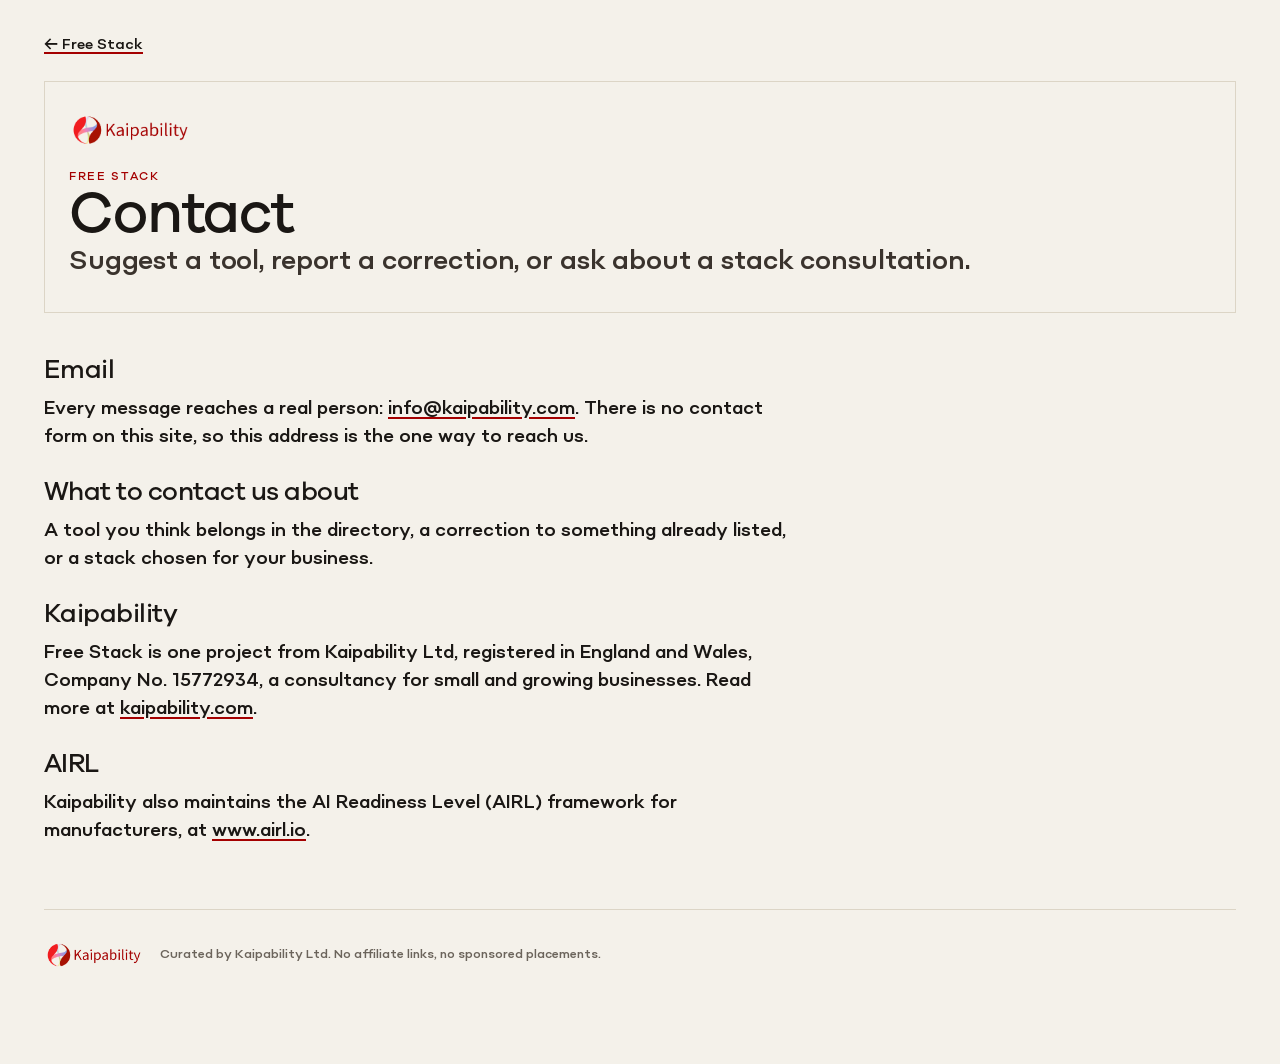
==== commit 7146c65a: "15.2 content pass, stagger-check hardening, privacy storage list completed Content-editor polish acr" ====
--- a/contact.html
+++ b/contact.html
@@ -57,11 +57,11 @@
       </section>
       <section>
         <h2>What to contact us about</h2>
-        <p>A tool you think belongs in the directory, a correction to something already listed, or a stack consultation for your own business. Kaipability Ltd, registered in England and Wales, Company No. 15772934, curates this directory from real client work.</p>
+        <p>A tool you think belongs in the directory, a correction to something already listed, or a stack chosen for your business.</p>
       </section>
       <section>
         <h2>Kaipability</h2>
-        <p>Free Stack is one project from Kaipability, a consultancy for small and growing businesses. Read more at <a href="https://kaipability.com" target="_blank" rel="noopener noreferrer">kaipability.com</a>.</p>
+        <p>Free Stack is one project from Kaipability Ltd, registered in England and Wales, Company No. 15772934, a consultancy for small and growing businesses. Read more at <a href="https://kaipability.com" target="_blank" rel="noopener noreferrer">kaipability.com</a>.</p>
       </section>
       <section>
         <h2>AIRL</h2>
